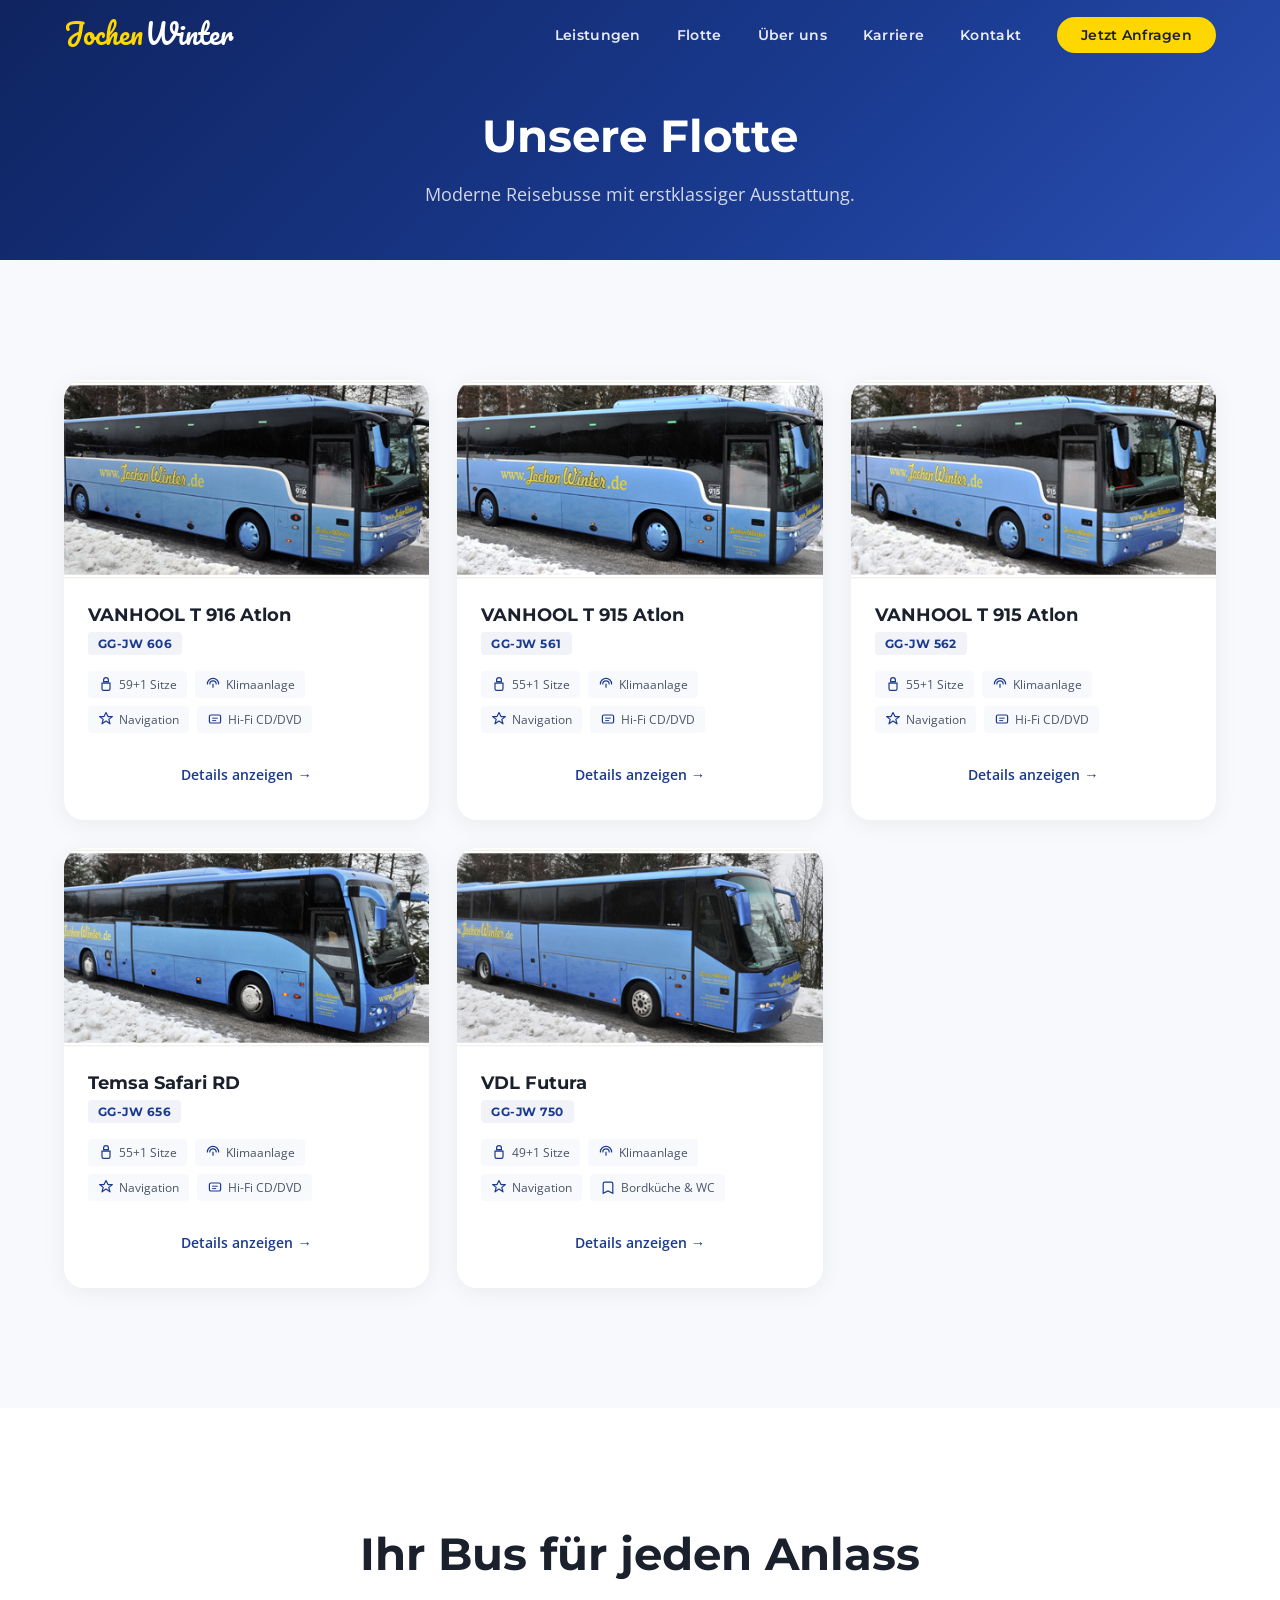
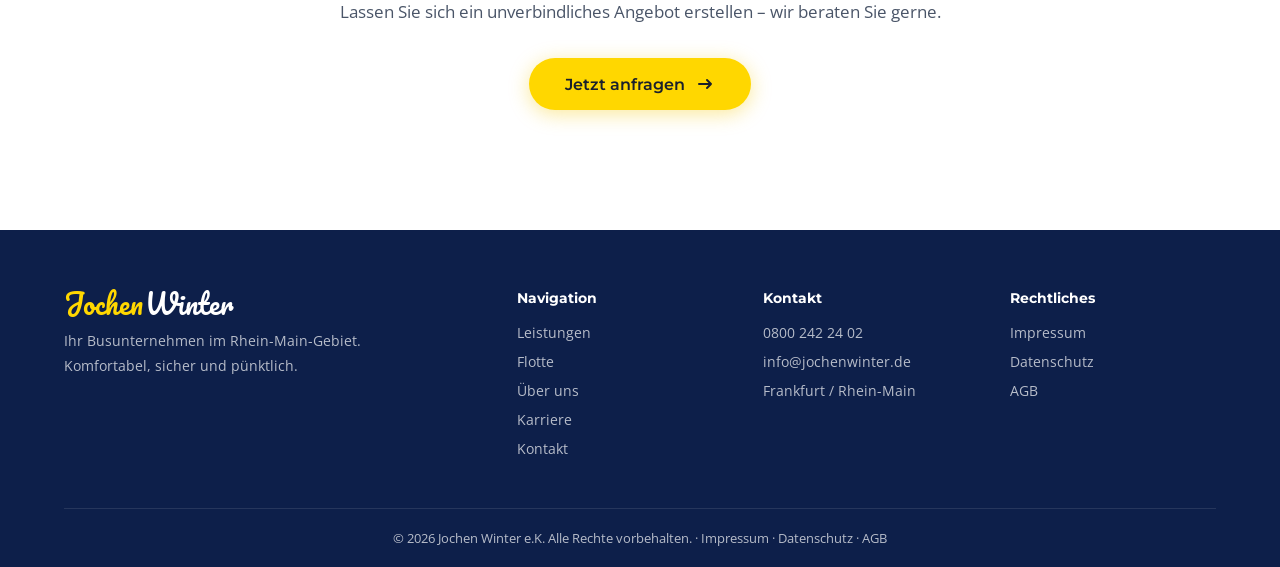
==== flotte.html @ 46ae4697 "Launch - Jochen Winter Website v1" ====
<!DOCTYPE html>
<html lang="de">
<head>
    <meta charset="UTF-8">
    <meta name="viewport" content="width=device-width, initial-scale=1.0">
    <title>Unsere Flotte | Jochen Winter e.K.</title>
    <meta name="description" content="Moderne Reisebusse von Jochen Winter e.K. – komfortabel, sicher und bestens ausgestattet für Ihre Fahrt im Rhein-Main-Gebiet.">
    <link rel="preconnect" href="https://fonts.googleapis.com">
    <link rel="preconnect" href="https://fonts.gstatic.com" crossorigin>
    <link href="https://fonts.googleapis.com/css2?family=Dancing+Script:wght@700&family=Pacifico&family=Montserrat:wght@400;600;700;800&family=Open+Sans:wght@400;500;600&display=swap" rel="stylesheet">
    <link rel="stylesheet" href="style.css">
</head>
<body>

    <!-- Navigation -->
    <nav class="navbar scrolled" id="navbar">
        <div class="nav-container">
            <a href="index.html" class="nav-logo">
                <span class="logo-text">
                    <span class="logo-jochen">Jochen</span><span class="logo-winter">Winter</span>
                </span>
            </a>
            <button class="nav-toggle" id="navToggle" aria-label="Menü öffnen">
                <span></span><span></span><span></span>
            </button>
            <ul class="nav-menu" id="navMenu">
                <li><a href="index.html#leistungen">Leistungen</a></li>
                <li><a href="flotte.html">Flotte</a></li>
                <li><a href="index.html#ueber-uns">Über uns</a></li>
                <li><a href="karriere.html">Karriere</a></li>
                <li><a href="index.html#kontakt">Kontakt</a></li>
                <li><a href="index.html#kontakt" class="nav-cta">Jetzt Anfragen</a></li>
                <li class="nav-mobile-contact">
                    <a href="tel:061059769500">06105.97695.0</a>
                    <a href="mailto:info@jochenwinter.de">info@jochenwinter.de</a>
                </li>
            </ul>
        </div>
    </nav>

    <!-- Hero -->
    <section class="flotte-hero">
        <div class="container">
            <div class="flotte-hero-content">
                <h1 class="section-title" style="color: var(--white);">Unsere Flotte</h1>
                <p style="color: rgba(255,255,255,0.8); font-size: 1.1rem; max-width: 560px; margin: 12px auto 0; line-height: 1.7;">Moderne Reisebusse mit erstklassiger Ausstattung.</p>
            </div>
        </div>
    </section>

    <!-- Flotte Grid -->
    <section class="section flotte-section">
        <div class="container">
            <div class="flotte-grid">

                <!-- GG-JW 606 -->
                <div class="flotte-card reveal">
                    <div class="flotte-card-img">
                        <img src="images/flotte/GG-JW%20606%20VANHOOL%20T%20916%20Atlon.jpg" alt="VANHOOL T 916 Atlon – GG-JW 606" onerror="this.parentElement.classList.add('flotte-card-img--fallback'); this.remove();">
                        <div class="flotte-card-fallback">
                            <svg viewBox="0 0 48 48" fill="none" width="48" height="48"><rect x="6" y="14" width="36" height="20" rx="4" stroke="currentColor" stroke-width="2"/><circle cx="15" cy="36" r="3" stroke="currentColor" stroke-width="1.5"/><circle cx="33" cy="36" r="3" stroke="currentColor" stroke-width="1.5"/><rect x="10" y="18" width="8" height="6" rx="1.5" stroke="currentColor" stroke-width="1.2"/><rect x="20" y="18" width="8" height="6" rx="1.5" stroke="currentColor" stroke-width="1.2"/><rect x="30" y="18" width="8" height="6" rx="1.5" stroke="currentColor" stroke-width="1.2"/></svg>
                        </div>
                    </div>
                    <div class="flotte-card-body">
                        <h3 class="flotte-card-title">VANHOOL T 916 Atlon</h3>
                        <span class="flotte-card-plate">GG-JW 606</span>
                        <div class="flotte-card-highlights">
                            <span><svg viewBox="0 0 20 20" fill="none" width="16" height="16"><path d="M10 2a3 3 0 013 3v2H7V5a3 3 0 013-3zM5 9h10v7a2 2 0 01-2 2H7a2 2 0 01-2-2V9z" stroke="currentColor" stroke-width="1.5"/></svg> 59+1 Sitze</span>
                            <span><svg viewBox="0 0 20 20" fill="none" width="16" height="16"><path d="M3 10a7 7 0 1114 0M6 10a4 4 0 018 0" stroke="currentColor" stroke-width="1.5" stroke-linecap="round"/><path d="M10 10v4" stroke="currentColor" stroke-width="1.5" stroke-linecap="round"/></svg> Klimaanlage</span>
                            <span><svg viewBox="0 0 20 20" fill="none" width="16" height="16"><path d="M10 2l2.5 5H18l-4.5 3.5L15 16l-5-3.5L5 16l1.5-5.5L2 7h5.5z" stroke="currentColor" stroke-width="1.5" stroke-linejoin="round"/></svg> Navigation</span>
                            <span><svg viewBox="0 0 20 20" fill="none" width="16" height="16"><rect x="3" y="5" width="14" height="10" rx="2" stroke="currentColor" stroke-width="1.5"/><path d="M7 9h6M7 12h4" stroke="currentColor" stroke-width="1.2" stroke-linecap="round"/></svg> Hi-Fi CD/DVD</span>
                        </div>
                        <button type="button" class="flotte-link-details flotte-btn-details" data-bus="606">
                            Details anzeigen →
                        </button>
                    </div>
                </div>

                <!-- GG-JW 561 -->
                <div class="flotte-card reveal">
                    <div class="flotte-card-img">
                        <img src="images/flotte/GG-JW%20561%20VANHOOL%20T%20915%20Atlon.jpg" alt="VANHOOL T 915 Atlon – GG-JW 561" onerror="this.parentElement.classList.add('flotte-card-img--fallback'); this.remove();">
                        <div class="flotte-card-fallback">
                            <svg viewBox="0 0 48 48" fill="none" width="48" height="48"><rect x="6" y="14" width="36" height="20" rx="4" stroke="currentColor" stroke-width="2"/><circle cx="15" cy="36" r="3" stroke="currentColor" stroke-width="1.5"/><circle cx="33" cy="36" r="3" stroke="currentColor" stroke-width="1.5"/><rect x="10" y="18" width="8" height="6" rx="1.5" stroke="currentColor" stroke-width="1.2"/><rect x="20" y="18" width="8" height="6" rx="1.5" stroke="currentColor" stroke-width="1.2"/><rect x="30" y="18" width="8" height="6" rx="1.5" stroke="currentColor" stroke-width="1.2"/></svg>
                        </div>
                    </div>
                    <div class="flotte-card-body">
                        <h3 class="flotte-card-title">VANHOOL T 915 Atlon</h3>
                        <span class="flotte-card-plate">GG-JW 561</span>
                        <div class="flotte-card-highlights">
                            <span><svg viewBox="0 0 20 20" fill="none" width="16" height="16"><path d="M10 2a3 3 0 013 3v2H7V5a3 3 0 013-3zM5 9h10v7a2 2 0 01-2 2H7a2 2 0 01-2-2V9z" stroke="currentColor" stroke-width="1.5"/></svg> 55+1 Sitze</span>
                            <span><svg viewBox="0 0 20 20" fill="none" width="16" height="16"><path d="M3 10a7 7 0 1114 0M6 10a4 4 0 018 0" stroke="currentColor" stroke-width="1.5" stroke-linecap="round"/><path d="M10 10v4" stroke="currentColor" stroke-width="1.5" stroke-linecap="round"/></svg> Klimaanlage</span>
                            <span><svg viewBox="0 0 20 20" fill="none" width="16" height="16"><path d="M10 2l2.5 5H18l-4.5 3.5L15 16l-5-3.5L5 16l1.5-5.5L2 7h5.5z" stroke="currentColor" stroke-width="1.5" stroke-linejoin="round"/></svg> Navigation</span>
                            <span><svg viewBox="0 0 20 20" fill="none" width="16" height="16"><rect x="3" y="5" width="14" height="10" rx="2" stroke="currentColor" stroke-width="1.5"/><path d="M7 9h6M7 12h4" stroke="currentColor" stroke-width="1.2" stroke-linecap="round"/></svg> Hi-Fi CD/DVD</span>
                        </div>
                        <button type="button" class="flotte-link-details flotte-btn-details" data-bus="561">
                            Details anzeigen →
                        </button>
                    </div>
                </div>

                <!-- GG-JW 562 -->
                <div class="flotte-card reveal">
                    <div class="flotte-card-img">
                        <img src="images/flotte/GG-JW%20562%20VANHOOL%20T%20915%20Atlon.jpg" alt="VANHOOL T 915 Atlon – GG-JW 562" onerror="this.parentElement.classList.add('flotte-card-img--fallback'); this.remove();">
                        <div class="flotte-card-fallback">
                            <svg viewBox="0 0 48 48" fill="none" width="48" height="48"><rect x="6" y="14" width="36" height="20" rx="4" stroke="currentColor" stroke-width="2"/><circle cx="15" cy="36" r="3" stroke="currentColor" stroke-width="1.5"/><circle cx="33" cy="36" r="3" stroke="currentColor" stroke-width="1.5"/><rect x="10" y="18" width="8" height="6" rx="1.5" stroke="currentColor" stroke-width="1.2"/><rect x="20" y="18" width="8" height="6" rx="1.5" stroke="currentColor" stroke-width="1.2"/><rect x="30" y="18" width="8" height="6" rx="1.5" stroke="currentColor" stroke-width="1.2"/></svg>
                        </div>
                    </div>
                    <div class="flotte-card-body">
                        <h3 class="flotte-card-title">VANHOOL T 915 Atlon</h3>
                        <span class="flotte-card-plate">GG-JW 562</span>
                        <div class="flotte-card-highlights">
                            <span><svg viewBox="0 0 20 20" fill="none" width="16" height="16"><path d="M10 2a3 3 0 013 3v2H7V5a3 3 0 013-3zM5 9h10v7a2 2 0 01-2 2H7a2 2 0 01-2-2V9z" stroke="currentColor" stroke-width="1.5"/></svg> 55+1 Sitze</span>
                            <span><svg viewBox="0 0 20 20" fill="none" width="16" height="16"><path d="M3 10a7 7 0 1114 0M6 10a4 4 0 018 0" stroke="currentColor" stroke-width="1.5" stroke-linecap="round"/><path d="M10 10v4" stroke="currentColor" stroke-width="1.5" stroke-linecap="round"/></svg> Klimaanlage</span>
                            <span><svg viewBox="0 0 20 20" fill="none" width="16" height="16"><path d="M10 2l2.5 5H18l-4.5 3.5L15 16l-5-3.5L5 16l1.5-5.5L2 7h5.5z" stroke="currentColor" stroke-width="1.5" stroke-linejoin="round"/></svg> Navigation</span>
                            <span><svg viewBox="0 0 20 20" fill="none" width="16" height="16"><rect x="3" y="5" width="14" height="10" rx="2" stroke="currentColor" stroke-width="1.5"/><path d="M7 9h6M7 12h4" stroke="currentColor" stroke-width="1.2" stroke-linecap="round"/></svg> Hi-Fi CD/DVD</span>
                        </div>
                        <button type="button" class="flotte-link-details flotte-btn-details" data-bus="562">
                            Details anzeigen →
                        </button>
                    </div>
                </div>

                <!-- GG-JW-540 -->
                <div class="flotte-card reveal">
                    <div class="flotte-card-img">
                        <img src="images/flotte/GG-JW%20656%20Temsa%20Safari%20RD.jpg" alt="Temsa Safari RD – GG-JW 656" onerror="this.parentElement.classList.add('flotte-card-img--fallback'); this.remove();">
                        <div class="flotte-card-fallback">
                            <svg viewBox="0 0 48 48" fill="none" width="48" height="48"><rect x="6" y="14" width="36" height="20" rx="4" stroke="currentColor" stroke-width="2"/><circle cx="15" cy="36" r="3" stroke="currentColor" stroke-width="1.5"/><circle cx="33" cy="36" r="3" stroke="currentColor" stroke-width="1.5"/><rect x="10" y="18" width="8" height="6" rx="1.5" stroke="currentColor" stroke-width="1.2"/><rect x="20" y="18" width="8" height="6" rx="1.5" stroke="currentColor" stroke-width="1.2"/><rect x="30" y="18" width="8" height="6" rx="1.5" stroke="currentColor" stroke-width="1.2"/></svg>
                        </div>
                    </div>
                    <div class="flotte-card-body">
                        <h3 class="flotte-card-title">Temsa Safari RD</h3>
                        <span class="flotte-card-plate">GG-JW 656</span>
                        <div class="flotte-card-highlights">
                            <span><svg viewBox="0 0 20 20" fill="none" width="16" height="16"><path d="M10 2a3 3 0 013 3v2H7V5a3 3 0 013-3zM5 9h10v7a2 2 0 01-2 2H7a2 2 0 01-2-2V9z" stroke="currentColor" stroke-width="1.5"/></svg> 55+1 Sitze</span>
                            <span><svg viewBox="0 0 20 20" fill="none" width="16" height="16"><path d="M3 10a7 7 0 1114 0M6 10a4 4 0 018 0" stroke="currentColor" stroke-width="1.5" stroke-linecap="round"/><path d="M10 10v4" stroke="currentColor" stroke-width="1.5" stroke-linecap="round"/></svg> Klimaanlage</span>
                            <span><svg viewBox="0 0 20 20" fill="none" width="16" height="16"><path d="M10 2l2.5 5H18l-4.5 3.5L15 16l-5-3.5L5 16l1.5-5.5L2 7h5.5z" stroke="currentColor" stroke-width="1.5" stroke-linejoin="round"/></svg> Navigation</span>
                            <span><svg viewBox="0 0 20 20" fill="none" width="16" height="16"><rect x="3" y="5" width="14" height="10" rx="2" stroke="currentColor" stroke-width="1.5"/><path d="M7 9h6M7 12h4" stroke="currentColor" stroke-width="1.2" stroke-linecap="round"/></svg> Hi-Fi CD/DVD</span>
                        </div>
                        <button type="button" class="flotte-link-details flotte-btn-details" data-bus="656">
                            Details anzeigen →
                        </button>
                    </div>
                </div>

                <!-- GG-JW 750 -->
                <div class="flotte-card reveal">
                    <div class="flotte-card-img">
                        <img src="images/flotte/GG-JW%20750%20VDL%20-%20Futura.jpg" alt="VDL Futura – GG-JW 750" onerror="this.parentElement.classList.add('flotte-card-img--fallback'); this.remove();">
                        <div class="flotte-card-fallback">
                            <svg viewBox="0 0 48 48" fill="none" width="48" height="48"><rect x="6" y="14" width="36" height="20" rx="4" stroke="currentColor" stroke-width="2"/><circle cx="15" cy="36" r="3" stroke="currentColor" stroke-width="1.5"/><circle cx="33" cy="36" r="3" stroke="currentColor" stroke-width="1.5"/><rect x="10" y="18" width="8" height="6" rx="1.5" stroke="currentColor" stroke-width="1.2"/><rect x="20" y="18" width="8" height="6" rx="1.5" stroke="currentColor" stroke-width="1.2"/><rect x="30" y="18" width="8" height="6" rx="1.5" stroke="currentColor" stroke-width="1.2"/></svg>
                        </div>
                    </div>
                    <div class="flotte-card-body">
                        <h3 class="flotte-card-title">VDL Futura</h3>
                        <span class="flotte-card-plate">GG-JW 750</span>
                        <div class="flotte-card-highlights">
                            <span><svg viewBox="0 0 20 20" fill="none" width="16" height="16"><path d="M10 2a3 3 0 013 3v2H7V5a3 3 0 013-3zM5 9h10v7a2 2 0 01-2 2H7a2 2 0 01-2-2V9z" stroke="currentColor" stroke-width="1.5"/></svg> 49+1 Sitze</span>
                            <span><svg viewBox="0 0 20 20" fill="none" width="16" height="16"><path d="M3 10a7 7 0 1114 0M6 10a4 4 0 018 0" stroke="currentColor" stroke-width="1.5" stroke-linecap="round"/><path d="M10 10v4" stroke="currentColor" stroke-width="1.5" stroke-linecap="round"/></svg> Klimaanlage</span>
                            <span><svg viewBox="0 0 20 20" fill="none" width="16" height="16"><path d="M10 2l2.5 5H18l-4.5 3.5L15 16l-5-3.5L5 16l1.5-5.5L2 7h5.5z" stroke="currentColor" stroke-width="1.5" stroke-linejoin="round"/></svg> Navigation</span>
                            <span><svg viewBox="0 0 20 20" fill="none" width="16" height="16"><path d="M6 4h8a2 2 0 012 2v12l-6-3-6 3V6a2 2 0 012-2z" stroke="currentColor" stroke-width="1.5"/></svg> Bordküche & WC</span>
                        </div>
                        <button type="button" class="flotte-link-details flotte-btn-details" data-bus="750">
                            Details anzeigen →
                        </button>
                    </div>
                </div>

            </div>
        </div>
    </section>

    <!-- CTA -->
    <section class="section" style="background: var(--white); text-align: center;">
        <div class="container">
            <h2 class="section-title">Ihr Bus für jeden Anlass</h2>
            <p class="section-desc" style="margin-bottom: 32px;">Lassen Sie sich ein unverbindliches Angebot erstellen – wir beraten Sie gerne.</p>
            <a href="index.html#kontakt" class="btn btn-primary">
                Jetzt anfragen
                <svg width="20" height="20" viewBox="0 0 20 20" fill="none"><path d="M4 10h12m0 0l-4-4m4 4l-4 4" stroke="currentColor" stroke-width="2" stroke-linecap="round" stroke-linejoin="round"/></svg>
            </a>
        </div>
    </section>

    <!-- Modal -->
    <div class="flotte-modal-overlay" id="flotteModal">
        <div class="flotte-modal">
            <button type="button" class="flotte-modal-close" id="flotteModalClose">
                <svg viewBox="0 0 24 24" fill="none" width="24" height="24"><path d="M18 6L6 18M6 6l12 12" stroke="currentColor" stroke-width="2" stroke-linecap="round"/></svg>
            </button>
            <div class="flotte-modal-body" id="flotteModalBody"></div>
        </div>
    </div>

    <!-- Footer -->
    <footer class="footer">
        <div class="container">
            <div class="footer-content">
                <div class="footer-brand">
                    <a href="index.html" class="nav-logo footer-logo">
                        <span class="logo-text">
                            <span class="logo-jochen">Jochen</span><span class="logo-winter">Winter</span>
                        </span>
                    </a>
                    <p>Ihr Busunternehmen im Rhein-Main-Gebiet.<br>Komfortabel, sicher und pünktlich.</p>
                </div>
                <div class="footer-links">
                    <h4>Navigation</h4>
                    <a href="index.html#leistungen">Leistungen</a>
                    <a href="flotte.html">Flotte</a>
                    <a href="index.html#ueber-uns">Über uns</a>
                    <a href="karriere.html">Karriere</a>
                    <a href="index.html#kontakt">Kontakt</a>
                </div>
                <div class="footer-contact">
                    <h4>Kontakt</h4>
                    <a href="tel:08002422402">0800 242 24 02</a>
                    <a href="mailto:info@jochenwinter.de">info@jochenwinter.de</a>
                    <span>Frankfurt / Rhein-Main</span>
                </div>
                <div class="footer-legal">
                    <h4>Rechtliches</h4>
                    <a href="impressum.html">Impressum</a>
                    <a href="datenschutz.html">Datenschutz</a>
                    <a href="agb.html">AGB</a>
                </div>
            </div>
            <div class="footer-bottom">
                <p>&copy; 2026 Jochen Winter e.K. Alle Rechte vorbehalten. · <a href="impressum.html">Impressum</a> · <a href="datenschutz.html">Datenschutz</a> · <a href="agb.html">AGB</a></p>
            </div>
        </div>
    </footer>

    <script src="script.js"></script>
    <script>
    document.addEventListener('DOMContentLoaded', () => {
        const busData = {
            '606': {
                name: 'VANHOOL T 916 Atlon',
                plate: 'GG-JW 606',
                seats: '59+1',
                details: [
                    'Schlafsessel',
                    '3-Punkt-Gurte',
                    'Klimaanlage',
                    'Kühlschrank',
                    'Hi-Fi CD/DVD',
                    'Navigation',
                    'Rückfahrkamera',
                    'EURO 5 EEV',
                    'Mikrofon'
                ]
            },
            '561': {
                name: 'VANHOOL T 915 Atlon',
                plate: 'GG-JW 561',
                seats: '55+1',
                details: [
                    'Schlafsessel',
                    '3-Punkt-Gurte',
                    'Klapptische',
                    'Klimaanlage',
                    'Kühlschrank',
                    'Hi-Fi CD/DVD',
                    'Navigation',
                    'Rückfahrkamera',
                    'EURO 5 EEV',
                    'Mikrofon'
                ]
            },
            '562': {
                name: 'VANHOOL T 915 Atlon',
                plate: 'GG-JW 562',
                seats: '55+1',
                details: [
                    'Schlafsessel',
                    '3-Punkt-Gurte',
                    'Klapptische',
                    'Klimaanlage',
                    'Kühlschrank',
                    'Hi-Fi CD/DVD',
                    'Navigation',
                    'Rückfahrkamera',
                    'EURO 5 EEV',
                    'Mikrofon'
                ]
            },
            '656': {
                name: 'Temsa Safari RD',
                plate: 'GG-JW 656',
                seats: '55+1',
                details: [
                    'Schlafsessel',
                    '2-Punkt-Gurte',
                    'Klapptische',
                    'Fußrasten',
                    'Klimaanlage',
                    'Kühlschrank',
                    'Hi-Fi CD/DVD',
                    'Navigation',
                    'Rückfahrkamera',
                    'EURO 5',
                    'Mikrofon'
                ]
            },
            '750': {
                name: 'VDL Futura',
                plate: 'GG-JW 750',
                seats: '49+1',
                details: [
                    'Schlafsessel',
                    '2-Punkt-Gurte',
                    'Klapptische',
                    'Fußrasten',
                    'Klimaanlage',
                    'Chemie-WC',
                    'Bordküche',
                    '2x Kühlschrank',
                    'Hi-Fi CD/DVD',
                    'Navigation',
                    'Rückfahrkamera',
                    'EURO 5',
                    'Mikrofon'
                ]
            }
        };

        const modal = document.getElementById('flotteModal');
        const modalBody = document.getElementById('flotteModalBody');
        const modalClose = document.getElementById('flotteModalClose');

        document.querySelectorAll('.flotte-btn-details').forEach(btn => {
            btn.addEventListener('click', () => {
                const bus = busData[btn.dataset.bus];
                if (!bus) return;
                modalBody.innerHTML = `
                    <h3>${bus.name}</h3>
                    <span class="flotte-modal-plate">${bus.plate}</span>
                    <div class="flotte-modal-seats">${bus.seats} Sitzplätze</div>
                    <h4>Ausstattung</h4>
                    <ul class="flotte-modal-list">
                        ${bus.details.map(d => `<li>${d}</li>`).join('')}
                    </ul>
                    <a href="index.html#kontakt" class="btn btn-primary" style="margin-top: 24px;">
                        Diesen Bus anfragen
                        <svg width="20" height="20" viewBox="0 0 20 20" fill="none"><path d="M4 10h12m0 0l-4-4m4 4l-4 4" stroke="currentColor" stroke-width="2" stroke-linecap="round" stroke-linejoin="round"/></svg>
                    </a>
                `;
                modal.classList.add('active');
                document.body.style.overflow = 'hidden';
            });
        });

        const closeModal = () => {
            modal.classList.remove('active');
            document.body.style.overflow = '';
        };

        modalClose.addEventListener('click', closeModal);
        modal.addEventListener('click', (e) => {
            if (e.target === modal) closeModal();
        });
        document.addEventListener('keydown', (e) => {
            if (e.key === 'Escape' && modal.classList.contains('active')) closeModal();
        });
    });
    </script>
</body>
</html>
---- style.css ----
/* ============================================
   Jochen Winter e.K. – Website Styles
   ============================================ */

:root {
    --primary: #1a3a8f;
    --primary-dark: #0f2460;
    --primary-light: #2a4fb3;
    --accent: #FFD700;
    --accent-light: #FFE44D;
    --white: #ffffff;
    --gray-50: #f8f9fc;
    --gray-100: #eef1f6;
    --gray-200: #d8dde8;
    --gray-400: #8892a8;
    --gray-600: #4a5568;
    --gray-800: #1a202c;
    --shadow-sm: 0 2px 8px rgba(26, 58, 143, 0.06);
    --shadow-md: 0 8px 30px rgba(26, 58, 143, 0.1);
    --shadow-lg: 0 20px 60px rgba(26, 58, 143, 0.15);
    --shadow-xl: 0 30px 80px rgba(26, 58, 143, 0.2);
    --radius: 12px;
    --radius-lg: 20px;
    --transition: 0.3s cubic-bezier(0.4, 0, 0.2, 1);
    --transition-slow: 0.6s cubic-bezier(0.4, 0, 0.2, 1);
}

*, *::before, *::after {
    margin: 0;
    padding: 0;
    box-sizing: border-box;
}

html {
    scroll-behavior: smooth;
    font-size: 16px;
}

body {
    font-family: 'Open Sans', sans-serif;
    color: var(--gray-800);
    background: var(--white);
    overflow-x: hidden;
    -webkit-font-smoothing: antialiased;
}

h1, h2, h3, h4, h5, h6 {
    font-family: 'Montserrat', sans-serif;
    font-weight: 700;
    line-height: 1.2;
}

a {
    text-decoration: none;
    color: inherit;
    transition: color var(--transition);
}

img {
    max-width: 100%;
    display: block;
}

.container {
    max-width: 1200px;
    margin: 0 auto;
    padding: 0 24px;
}

/* ============================================
   BUTTONS
   ============================================ */

.btn {
    display: inline-flex;
    align-items: center;
    gap: 10px;
    padding: 16px 36px;
    border-radius: 60px;
    font-family: 'Montserrat', sans-serif;
    font-weight: 600;
    font-size: 1rem;
    border: none;
    cursor: pointer;
    transition: all var(--transition);
    position: relative;
    overflow: hidden;
}

.btn-primary {
    background: var(--accent);
    color: var(--gray-800);
    box-shadow: 0 4px 20px rgba(245, 200, 0, 0.4);
}

.btn-primary:hover {
    background: var(--accent-light);
    transform: translateY(-2px);
    box-shadow: 0 8px 30px rgba(245, 200, 0, 0.5);
}

.btn-primary:active {
    transform: translateY(0);
}

.btn:disabled {
    opacity: 0.4;
    cursor: not-allowed;
    pointer-events: none;
}

/* ============================================
   NAVIGATION
   ============================================ */

.navbar {
    position: fixed;
    top: 0;
    left: 0;
    right: 0;
    z-index: 1000;
    padding: 20px 0;
    transition: all var(--transition);
}

.navbar.scrolled {
    padding: 12px 0;
    background: rgba(255, 255, 255, 0.85);
    backdrop-filter: blur(20px);
    -webkit-backdrop-filter: blur(20px);
    border-bottom: 1px solid rgba(26, 58, 143, 0.08);
    box-shadow: var(--shadow-sm);
}

.navbar.scrolled .nav-logo {
    color: var(--gray-800);
}

.navbar.scrolled .nav-menu a {
    color: var(--gray-800);
}

.navbar.scrolled .nav-menu a:hover {
    color: var(--primary);
}

.nav-container {
    max-width: 1200px;
    margin: 0 auto;
    padding: 0 24px;
    display: flex;
    align-items: center;
    justify-content: space-between;
}

.nav-logo {
    display: flex;
    align-items: center;
    z-index: 1001;
}

.logo-text {
    display: flex;
    align-items: baseline;
    gap: 0;
    line-height: 1;
}

.logo-jochen {
    font-family: 'Pacifico', cursive;
    font-weight: 400;
    font-size: 1.7rem;
    color: #FFD700;
}

.logo-winter {
    font-family: 'Pacifico', cursive;
    font-weight: 400;
    font-size: 1.7rem;
    color: var(--white);
    margin-left: 2px;
}

.navbar.scrolled .logo-jochen {
    color: #FFD700;
}

.navbar.scrolled .logo-winter {
    color: var(--primary);
}

.nav-menu {
    list-style: none;
    display: flex;
    align-items: center;
    gap: 36px;
}

.nav-menu a {
    font-family: 'Montserrat', sans-serif;
    font-weight: 600;
    font-size: 0.9rem;
    color: rgba(255, 255, 255, 0.9);
    letter-spacing: 0.02em;
    position: relative;
}

.nav-menu a::after {
    content: '';
    position: absolute;
    bottom: -4px;
    left: 0;
    width: 0;
    height: 2px;
    background: var(--accent);
    transition: width var(--transition);
}

.nav-menu a:hover::after {
    width: 100%;
}

.nav-menu a:hover {
    color: var(--white);
}

.nav-cta {
    background: var(--accent) !important;
    color: var(--gray-800) !important;
    padding: 10px 24px !important;
    border-radius: 60px !important;
    font-size: 0.85rem !important;
}

.nav-cta::after {
    display: none !important;
}

.nav-cta:hover {
    background: var(--accent-light) !important;
    transform: translateY(-1px);
}

.nav-mobile-contact {
    display: none;
}

.nav-toggle {
    display: none;
    flex-direction: column;
    gap: 5px;
    background: none;
    border: none;
    cursor: pointer;
    z-index: 1001;
    padding: 4px;
}

.nav-toggle span {
    width: 24px;
    height: 2px;
    background: var(--white);
    transition: all var(--transition);
    border-radius: 2px;
}

.navbar.scrolled .nav-toggle span {
    background: var(--gray-800);
}

/* ============================================
   HERO SECTION
   ============================================ */

.hero {
    position: relative;
    min-height: 100vh;
    display: flex;
    align-items: center;
    justify-content: center;
    overflow: hidden;
    background: linear-gradient(135deg, var(--primary-dark) 0%, var(--primary) 40%, var(--primary-light) 100%);
}

.hero-bg {
    position: absolute;
    inset: 0;
    background:
        radial-gradient(circle at 20% 80%, rgba(245, 200, 0, 0.08) 0%, transparent 50%),
        radial-gradient(circle at 80% 20%, rgba(255, 255, 255, 0.05) 0%, transparent 50%),
        radial-gradient(circle at 50% 50%, rgba(26, 58, 143, 0.3) 0%, transparent 70%);
}

.hero-overlay {
    position: absolute;
    inset: 0;
}

.hero-bus-right {
    position: absolute;
    right: -200px;
    bottom: 60px;
    width: 750px;
    height: auto;
    opacity: 0;
    animation: busEinfahrtRechts 1s ease-out 0.3s forwards;
    pointer-events: none;
    z-index: 1;
}

@keyframes busEinfahrtRechts {
    from {
        transform: translateX(600px);
        opacity: 0;
    }
    to {
        transform: translateX(0);
        opacity: 0.18;
    }
}

.hero-content {
    position: relative;
    z-index: 10;
    text-align: center;
    max-width: 800px;
    margin: 0 auto;
    padding: 0 24px;
    display: flex;
    flex-direction: column;
    align-items: center;
}

.hero-subtitle {
    font-family: 'Montserrat', sans-serif;
    font-weight: 600;
    font-size: 0.95rem;
    color: var(--accent);
    letter-spacing: 0.15em;
    text-transform: uppercase;
    margin-bottom: 20px;
    opacity: 0;
    animation: fadeUp 0.8s 0.3s forwards;
}

.hero-title {
    font-size: clamp(2.2rem, 5vw, 4rem);
    font-weight: 800;
    color: var(--white);
    line-height: 1.15;
    margin-bottom: 24px;
}

.hero-title .word {
    display: inline-block;
    opacity: 0;
    transform: translateY(30px);
    animation: wordReveal 0.6s forwards;
}

.hero-title .word:nth-child(1) { animation-delay: 0.5s; }
.hero-title .word:nth-child(2) { animation-delay: 0.65s; }
.hero-title .word:nth-child(3) { animation-delay: 0.8s; }
.hero-title .word:nth-child(4) { animation-delay: 0.95s; }
.hero-title .word:nth-child(5) { animation-delay: 1.1s; }

@keyframes wordReveal {
    to {
        opacity: 1;
        transform: translateY(0);
    }
}

.hero-desc {
    font-size: 1.15rem;
    color: rgba(255, 255, 255, 0.8);
    margin-bottom: 40px;
    opacity: 0;
    animation: fadeUp 0.8s 1.3s forwards;
}

.hero-cta {
    opacity: 0;
    animation: fadeUp 0.8s 1.5s forwards;
}

@keyframes fadeUp {
    to {
        opacity: 1;
        transform: translateY(0);
    }
    from {
        opacity: 0;
        transform: translateY(20px);
    }
}

.hero-scroll-indicator {
    position: absolute;
    bottom: 40px;
    left: 50%;
    transform: translateX(-50%);
    display: flex;
    flex-direction: column;
    align-items: center;
    text-align: center;
    gap: 8px;
    opacity: 0;
    animation: fadeUpCentered 0.8s 2s forwards;
}

@keyframes fadeUpCentered {
    from {
        opacity: 0;
        transform: translateX(-50%) translateY(20px);
    }
    to {
        opacity: 1;
        transform: translateX(-50%) translateY(0);
    }
}

.hero-scroll-indicator span {
    font-family: 'Montserrat', sans-serif;
    font-size: 0.7rem;
    font-weight: 600;
    letter-spacing: 0.15em;
    text-transform: uppercase;
    color: rgba(255, 255, 255, 0.5);
}

.scroll-line {
    width: 1px;
    height: 40px;
    background: linear-gradient(to bottom, rgba(255,255,255,0.5), transparent);
    animation: scrollPulse 2s ease-in-out infinite;
}

@keyframes scrollPulse {
    0%, 100% { opacity: 0.3; transform: scaleY(0.6); }
    50% { opacity: 1; transform: scaleY(1); }
}

/* ============================================
   SECTIONS GENERAL
   ============================================ */

.section {
    padding: 120px 0;
}

.section-header {
    text-align: center;
    max-width: 640px;
    margin: 0 auto 64px;
}

.section-tag {
    display: inline-block;
    font-family: 'Montserrat', sans-serif;
    font-weight: 700;
    font-size: 0.8rem;
    letter-spacing: 0.15em;
    text-transform: uppercase;
    color: var(--primary);
    background: rgba(26, 58, 143, 0.08);
    padding: 8px 20px;
    border-radius: 60px;
    margin-bottom: 20px;
}

.section-title {
    font-size: clamp(2rem, 4vw, 2.8rem);
    color: var(--gray-800);
    margin-bottom: 16px;
}

.section-desc {
    font-size: 1.05rem;
    color: var(--gray-600);
    line-height: 1.7;
}

/* ============================================
   LEISTUNGEN / SERVICES
   ============================================ */

.leistungen {
    background: var(--gray-50);
}

.services-grid {
    display: grid;
    grid-template-columns: repeat(3, 1fr);
    gap: 24px;
}

.service-card {
    background: var(--white);
    border-radius: var(--radius-lg);
    padding: 40px 32px;
    transition: all var(--transition);
    border: 1px solid transparent;
    position: relative;
    overflow: hidden;
}

.service-card::before {
    content: '';
    position: absolute;
    top: 0;
    left: 0;
    right: 0;
    height: 3px;
    background: linear-gradient(90deg, var(--primary), var(--accent));
    transform: scaleX(0);
    transition: transform var(--transition);
}

.service-card:hover {
    transform: translateY(-8px);
    box-shadow: var(--shadow-lg);
    border-color: rgba(26, 58, 143, 0.06);
}

.service-card:hover::before {
    transform: scaleX(1);
}

.service-icon {
    width: 56px;
    height: 56px;
    background: rgba(26, 58, 143, 0.06);
    border-radius: 14px;
    display: flex;
    align-items: center;
    justify-content: center;
    margin-bottom: 20px;
    color: var(--primary);
    transition: all var(--transition);
}

.service-icon svg {
    width: 28px;
    height: 28px;
}

.service-card:hover .service-icon {
    background: var(--primary);
    color: var(--white);
    transform: scale(1.05);
}

.service-card h3 {
    font-size: 1.15rem;
    margin-bottom: 10px;
    color: var(--gray-800);
}

.service-card p {
    font-size: 0.92rem;
    color: var(--gray-600);
    line-height: 1.6;
}

.service-card--wide {
    grid-column: 2;
}

/* ============================================
   ÜBER UNS / STATS
   ============================================ */

.ueber-uns {
    background: var(--white);
}

.stats-grid {
    display: grid;
    grid-template-columns: repeat(4, 1fr);
    gap: 24px;
    margin-bottom: 64px;
}

.stat-card {
    text-align: center;
    padding: 40px 20px;
    background: linear-gradient(135deg, rgba(26, 58, 143, 0.03), rgba(26, 58, 143, 0.07));
    border-radius: var(--radius-lg);
    transition: all var(--transition);
}

.stat-card:hover {
    transform: translateY(-4px);
    box-shadow: var(--shadow-md);
}

.stat-number {
    font-family: 'Montserrat', sans-serif;
    font-weight: 800;
    font-size: 3rem;
    color: var(--primary);
    display: inline;
    line-height: 1;
}

.stat-suffix {
    font-family: 'Montserrat', sans-serif;
    font-weight: 700;
    font-size: 1.8rem;
    color: var(--accent);
    display: inline;
}

.stat-label {
    font-size: 0.9rem;
    color: var(--gray-600);
    margin-top: 8px;
    font-weight: 500;
}

.about-features {
    display: grid;
    grid-template-columns: repeat(3, 1fr);
    gap: 32px;
}

.about-feature {
    display: flex;
    gap: 16px;
    align-items: flex-start;
}

.about-feature-icon {
    flex-shrink: 0;
    width: 44px;
    height: 44px;
    background: rgba(26, 58, 143, 0.08);
    border-radius: 12px;
    display: flex;
    align-items: center;
    justify-content: center;
    color: var(--primary);
}

.about-feature-icon svg {
    width: 22px;
    height: 22px;
}

.about-feature h4 {
    font-size: 1rem;
    margin-bottom: 4px;
    color: var(--gray-800);
}

.about-feature p {
    font-size: 0.88rem;
    color: var(--gray-600);
    line-height: 1.6;
}

/* ============================================
   KONTAKT
   ============================================ */

/* Kontakt Section */
.kontakt-section {
    background: #f8f9fa;
}

/* Centered stacked layout */
.kontakt-header {
    text-align: center;
    margin-bottom: 48px;
}

.kontakt-headline {
    font-family: 'Montserrat', sans-serif;
    font-size: clamp(2rem, 3.5vw, 2.6rem);
    font-weight: 800;
    color: var(--gray-800);
    line-height: 1.15;
    margin: 0 0 16px;
}

.kontakt-subline {
    color: var(--gray-500);
    font-size: 1.05rem;
    line-height: 1.7;
    margin: 0 auto 36px;
    max-width: 520px;
}

.kontakt-info {
    display: flex;
    justify-content: center;
    gap: 40px;
}

.kontakt-info-item {
    display: flex;
    align-items: flex-start;
    gap: 12px;
}

.kontakt-info-item svg {
    flex-shrink: 0;
    color: var(--primary);
    margin-top: 2px;
}

.kontakt-info-item div {
    display: flex;
    flex-direction: column;
    gap: 3px;
    text-align: left;
}

.kontakt-info-item strong {
    font-family: 'Montserrat', sans-serif;
    font-size: 0.75rem;
    font-weight: 700;
    color: var(--gray-800);
    letter-spacing: 0.03em;
    text-transform: uppercase;
}

.kontakt-info-item a,
.kontakt-info-item span {
    font-size: 0.9rem;
    color: var(--gray-500);
}

.kontakt-info-item a:hover {
    color: var(--primary);
}

/* Funnel Card */
.funnel-card {
    max-width: 800px;
    margin: 0 auto;
    background: var(--white);
    border-radius: var(--radius-lg);
    box-shadow: 0 8px 40px rgba(0, 0, 0, 0.08);
    overflow: hidden;
}

.funnel-progress {
    height: 3px;
    background: var(--gray-100);
}

.funnel-progress-bar {
    height: 100%;
    width: 25%;
    background: linear-gradient(90deg, var(--primary), var(--primary-light));
    border-radius: 0 1.5px 1.5px 0;
    transition: width 0.5s cubic-bezier(0.4, 0, 0.2, 1);
}

.funnel-body {
    padding: 48px 52px;
    min-height: 300px;
}

.funnel-step {
    display: none;
    animation: funnelFadeIn 0.4s ease;
}

.funnel-step.active {
    display: block;
}

@keyframes funnelFadeIn {
    from { opacity: 0; transform: translateY(12px); }
    to { opacity: 1; transform: translateY(0); }
}

/* Step 1: Choice Cards */
.funnel-choice-grid {
    display: grid;
    grid-template-columns: 1fr 1fr;
    gap: 20px;
}

.funnel-choice-card {
    display: flex;
    flex-direction: column;
    align-items: center;
    justify-content: center;
    gap: 14px;
    padding: 40px 24px;
    min-width: 200px;
    min-height: 150px;
    border: 2px solid #e8e8e8;
    border-radius: var(--radius-lg);
    background: #ffffff;
    cursor: pointer;
    transition: all 0.25s ease;
    text-align: center;
    font-family: inherit;
    box-shadow: 0 4px 16px rgba(0, 0, 0, 0.08);
}

.funnel-choice-card svg {
    color: var(--primary);
    transition: transform 0.25s ease;
}

.funnel-choice-card:hover {
    border-color: #1a3a8f;
    box-shadow: 0 6px 24px rgba(26, 58, 143, 0.15);
}

.funnel-choice-card:hover svg {
    transform: scale(1.1);
}

.funnel-choice-title {
    font-family: 'Montserrat', sans-serif;
    font-weight: 700;
    font-size: 0.9rem;
    color: var(--gray-800);
}

.funnel-choice-desc {
    font-size: 0.8rem;
    color: var(--gray-400);
}

/* Step Label */
.funnel-step-label {
    font-family: 'Montserrat', sans-serif;
    font-weight: 600;
    font-size: 0.9rem;
    color: var(--gray-800);
    margin: 0 0 16px;
    text-align: center;
}

/* Step 3: Fahrt Type Cards */
.funnel-fahrt-grid {
    display: grid;
    grid-template-columns: repeat(3, 1fr);
    gap: 10px;
    margin-bottom: 20px;
}

.funnel-fahrt-card {
    display: flex;
    flex-direction: column;
    align-items: center;
    gap: 8px;
    padding: 18px 8px;
    border: 2px solid var(--gray-200);
    border-radius: var(--radius);
    background: var(--white);
    cursor: pointer;
    transition: all 0.25s ease;
    text-align: center;
    font-family: inherit;
    font-size: 0.75rem;
    color: var(--gray-600);
    line-height: 1.3;
}

.funnel-fahrt-card svg {
    color: var(--gray-400);
    transition: all 0.25s ease;
}

.funnel-fahrt-card:hover {
    border-color: var(--primary);
    color: var(--gray-800);
}

.funnel-fahrt-card:hover svg {
    color: var(--primary);
}

.funnel-fahrt-card.selected {
    border-color: var(--primary);
    background: rgba(26, 58, 143, 0.04);
    color: var(--primary);
    box-shadow: 0 2px 12px rgba(26, 58, 143, 0.12);
}

.funnel-fahrt-card.selected svg {
    color: var(--primary);
}

/* Funnel Actions */
.funnel-actions {
    display: flex;
    justify-content: space-between;
    align-items: center;
    gap: 12px;
    margin-top: 8px;
}

.btn-ghost {
    display: inline-flex;
    align-items: center;
    gap: 8px;
    padding: 12px 20px;
    background: transparent;
    border: 2px solid var(--gray-200);
    border-radius: var(--radius);
    font-family: 'Montserrat', sans-serif;
    font-weight: 600;
    font-size: 0.85rem;
    color: var(--gray-600);
    cursor: pointer;
    transition: all var(--transition);
}

.btn-ghost:hover {
    border-color: var(--gray-400);
    color: var(--gray-800);
}

/* Success */
.funnel-success {
    text-align: center;
    padding: 32px 16px 16px;
}

.funnel-success-icon {
    margin-bottom: 20px;
    animation: funnelCheckPop 0.6s cubic-bezier(0.4, 0, 0.2, 1);
}

@keyframes funnelCheckPop {
    0% { opacity: 0; transform: scale(0.5); }
    60% { transform: scale(1.15); }
    100% { opacity: 1; transform: scale(1); }
}

.funnel-success h3 {
    font-family: 'Montserrat', sans-serif;
    font-size: 1.3rem;
    font-weight: 800;
    color: var(--gray-800);
    margin: 0 0 10px;
}

.funnel-success p {
    color: var(--gray-500);
    font-size: 0.95rem;
    line-height: 1.6;
}

/* Datenschutz Hint (inside kontakt step only) */
.funnel-datenschutz {
    font-size: 0.73rem;
    color: var(--gray-400);
    text-align: center;
    margin: 12px 0 4px;
    line-height: 1.5;
}

.funnel-datenschutz a {
    color: var(--primary);
    text-decoration: underline;
    text-underline-offset: 2px;
}

.funnel-datenschutz a:hover {
    color: var(--primary-light);
}

/* Form (shared) */
.kontakt-form {
    background: var(--white);
    padding: 40px;
    border-radius: var(--radius-lg);
    box-shadow: var(--shadow-md);
}

.form-row {
    display: grid;
    grid-template-columns: 1fr 1fr;
    gap: 20px;
}

.form-group {
    margin-bottom: 20px;
}

.form-group label {
    display: block;
    font-family: 'Montserrat', sans-serif;
    font-weight: 600;
    font-size: 0.85rem;
    color: var(--gray-800);
    margin-bottom: 8px;
}

.form-group input,
.form-group select,
.form-group textarea {
    width: 100%;
    padding: 14px 18px;
    border: 2px solid var(--gray-200);
    border-radius: var(--radius);
    font-family: 'Open Sans', sans-serif;
    font-size: 0.95rem;
    color: var(--gray-800);
    background: var(--white);
    transition: all var(--transition);
    outline: none;
}

.form-group input:focus,
.form-group select:focus,
.form-group textarea:focus {
    border-color: var(--primary);
    box-shadow: 0 0 0 4px rgba(26, 58, 143, 0.1);
}

.form-group input::placeholder,
.form-group textarea::placeholder {
    color: var(--gray-400);
}

.form-group textarea {
    resize: vertical;
    min-height: 100px;
}

.form-group select {
    appearance: none;
    background-image: url("data:image/svg+xml,%3Csvg width='12' height='8' viewBox='0 0 12 8' fill='none' xmlns='http://www.w3.org/2000/svg'%3E%3Cpath d='M1 1.5L6 6.5L11 1.5' stroke='%238892a8' stroke-width='2' stroke-linecap='round' stroke-linejoin='round'/%3E%3C/svg%3E");
    background-repeat: no-repeat;
    background-position: right 16px center;
    padding-right: 44px;
}

.btn-submit {
    width: 100%;
    justify-content: center;
    padding: 18px;
    font-size: 1.05rem;
    margin-top: 8px;
}

.form-hint {
    font-size: 0.78rem;
    color: var(--gray-400);
    text-align: center;
    margin-top: 14px;
    line-height: 1.5;
}

.form-hint a {
    color: var(--primary);
    text-decoration: underline;
    text-underline-offset: 2px;
}

.form-hint a:hover {
    color: var(--primary-light);
}

/* ============================================
   IMPRESSUM PAGE
   ============================================ */

.impressum-page {
    background: var(--gray-50);
    padding-top: 140px;
    min-height: calc(100vh - 80px);
}

.impressum-card {
    max-width: 680px;
    margin: 0 auto;
    background: var(--white);
    border-radius: var(--radius-lg);
    padding: 48px 48px 40px;
    box-shadow: var(--shadow-md);
}

.impressum-block {
    margin-top: 28px;
}

.impressum-block h3 {
    font-size: 1rem;
    color: var(--primary);
    margin-bottom: 8px;
}

.impressum-block p {
    font-size: 0.95rem;
    color: var(--gray-600);
    line-height: 1.8;
}

.impressum-block a {
    color: var(--primary);
}

.impressum-block a:hover {
    color: var(--primary-light);
}

.legal-list {
    list-style: none;
    padding: 0;
    margin: 12px 0;
}

.legal-list li {
    position: relative;
    padding-left: 20px;
    font-size: 0.95rem;
    color: var(--gray-600);
    line-height: 1.9;
}

.legal-list li::before {
    content: '';
    position: absolute;
    left: 0;
    top: 11px;
    width: 7px;
    height: 7px;
    background: var(--accent);
    border-radius: 50%;
}

.legal-list li strong {
    color: var(--gray-800);
}

/* ============================================
   FLOTTE PAGE
   ============================================ */

.flotte-hero {
    background: linear-gradient(135deg, var(--primary-dark) 0%, var(--primary) 60%, var(--primary-light) 100%);
    padding: 110px 0 50px;
    text-align: center;
}

.flotte-section {
    background: var(--gray-50);
}

.flotte-grid {
    display: grid;
    grid-template-columns: repeat(3, 1fr);
    gap: 28px;
}

.flotte-card {
    background: var(--white);
    border-radius: var(--radius-lg);
    overflow: hidden;
    box-shadow: 0 4px 24px rgba(0, 0, 0, 0.06);
    transition: transform 0.3s ease, box-shadow 0.3s ease;
}

.flotte-card:hover {
    transform: translateY(-4px);
    box-shadow: 0 12px 40px rgba(0, 0, 0, 0.1);
}

.flotte-card-img {
    position: relative;
    height: 200px;
    overflow: hidden;
    background: var(--gray-100);
}

.flotte-card-img img {
    width: 100%;
    height: 100%;
    object-fit: cover;
    display: block;
}

.flotte-card-fallback {
    display: none;
    width: 100%;
    height: 100%;
    background: linear-gradient(135deg, var(--primary-dark), var(--primary));
    align-items: center;
    justify-content: center;
    color: rgba(255, 255, 255, 0.4);
}

.flotte-card-img--fallback .flotte-card-fallback {
    display: flex;
}

.flotte-card-body {
    padding: 24px;
}

.flotte-card-title {
    font-family: 'Montserrat', sans-serif;
    font-size: 1.1rem;
    font-weight: 700;
    color: var(--gray-800);
    margin: 0 0 6px;
}

.flotte-card-plate {
    display: inline-block;
    font-family: 'Montserrat', sans-serif;
    font-size: 0.75rem;
    font-weight: 700;
    color: var(--primary);
    background: rgba(26, 58, 143, 0.06);
    padding: 4px 10px;
    border-radius: 4px;
    letter-spacing: 0.04em;
    margin-bottom: 16px;
}

.flotte-card-highlights {
    display: flex;
    flex-wrap: wrap;
    gap: 8px;
    margin-bottom: 20px;
}

.flotte-card-highlights span {
    display: inline-flex;
    align-items: center;
    gap: 5px;
    font-size: 0.78rem;
    color: var(--gray-600);
    background: var(--gray-50);
    padding: 5px 10px;
    border-radius: 4px;
}

.flotte-card-highlights svg {
    color: var(--primary);
    flex-shrink: 0;
}

.flotte-link-details {
    background: none;
    border: none;
    color: var(--primary);
    font-family: 'Open Sans', sans-serif;
    font-size: 0.9rem;
    font-weight: 600;
    cursor: pointer;
    padding: 12px 24px;
    width: 100%;
    text-align: center;
    transition: color var(--transition), text-decoration var(--transition);
}

.flotte-link-details:hover {
    color: var(--primary-dark);
    text-decoration: underline;
}

/* Flotte Modal */
.flotte-modal-overlay {
    display: none;
    position: fixed;
    inset: 0;
    z-index: 9999;
    background: rgba(0, 0, 0, 0.5);
    backdrop-filter: blur(4px);
    align-items: center;
    justify-content: center;
    padding: 24px;
}

.flotte-modal-overlay.active {
    display: flex;
}

.flotte-modal {
    background: var(--white);
    border-radius: var(--radius-lg);
    max-width: 480px;
    width: 100%;
    max-height: 85vh;
    overflow-y: auto;
    padding: 40px;
    position: relative;
    animation: funnelFadeIn 0.3s ease;
}

.flotte-modal-close {
    position: absolute;
    top: 16px;
    right: 16px;
    background: none;
    border: none;
    color: var(--gray-400);
    cursor: pointer;
    padding: 4px;
    transition: color 0.2s;
}

.flotte-modal-close:hover {
    color: var(--gray-800);
}

.flotte-modal h3 {
    font-family: 'Montserrat', sans-serif;
    font-size: 1.4rem;
    font-weight: 800;
    color: var(--gray-800);
    margin: 0 0 8px;
}

.flotte-modal-plate {
    display: inline-block;
    font-family: 'Montserrat', sans-serif;
    font-size: 0.8rem;
    font-weight: 700;
    color: var(--primary);
    background: rgba(26, 58, 143, 0.06);
    padding: 4px 12px;
    border-radius: 4px;
    letter-spacing: 0.04em;
}

.flotte-modal-seats {
    font-family: 'Montserrat', sans-serif;
    font-size: 1rem;
    font-weight: 700;
    color: var(--gray-800);
    margin: 16px 0 20px;
}

.flotte-modal h4 {
    font-family: 'Montserrat', sans-serif;
    font-size: 0.8rem;
    font-weight: 700;
    color: var(--gray-500);
    text-transform: uppercase;
    letter-spacing: 0.05em;
    margin: 0 0 12px;
}

.flotte-modal-list {
    list-style: none;
    padding: 0;
    margin: 0;
    display: grid;
    grid-template-columns: 1fr 1fr;
    gap: 8px;
}

.flotte-modal-list li {
    font-size: 0.88rem;
    color: var(--gray-600);
    padding-left: 18px;
    position: relative;
    line-height: 1.5;
}

.flotte-modal-list li::before {
    content: '';
    position: absolute;
    left: 0;
    top: 8px;
    width: 8px;
    height: 8px;
    background: var(--accent);
    border-radius: 50%;
}

@media (max-width: 1024px) {
    .flotte-grid {
        grid-template-columns: repeat(2, 1fr);
    }
}

@media (max-width: 768px) {
    .flotte-grid {
        grid-template-columns: 1fr;
        max-width: 440px;
        margin: 0 auto;
    }
    .flotte-modal {
        padding: 28px 24px;
    }
    .flotte-modal-list {
        grid-template-columns: 1fr;
    }
}

/* ============================================
   GESCHICHTE PAGE
   ============================================ */

.geschichte-hero {
    background: linear-gradient(135deg, var(--primary-dark) 0%, var(--primary) 50%, var(--primary-light) 100%);
    padding: 180px 0 100px;
    text-align: center;
    position: relative;
    overflow: hidden;
}

.geschichte-hero::after {
    content: '';
    position: absolute;
    inset: 0;
    background: radial-gradient(circle at 50% 80%, rgba(245, 200, 0, 0.06) 0%, transparent 60%);
}

.geschichte-hero-content {
    position: relative;
    z-index: 1;
    max-width: 700px;
    margin: 0 auto;
}

.geschichte-zitat {
    font-family: 'Dancing Script', cursive;
    font-size: clamp(2.5rem, 6vw, 4.5rem);
    color: var(--white);
    line-height: 1.2;
    margin: 28px 0 16px;
    font-weight: 700;
}

.geschichte-zitat-sub {
    font-family: 'Montserrat', sans-serif;
    font-size: 0.9rem;
    font-weight: 600;
    color: var(--accent);
    letter-spacing: 0.08em;
    opacity: 0.9;
}

.geschichte-inhalt {
    background: var(--white);
}

.geschichte-text {
    max-width: 680px;
    margin: 0 auto;
}

.geschichte-block {
    margin-bottom: 48px;
}

.geschichte-block h2 {
    font-size: 1.3rem;
    color: var(--primary);
    margin-bottom: 12px;
}

.geschichte-block p {
    font-size: 1.05rem;
    color: var(--gray-600);
    line-height: 1.85;
}

.geschichte-signatur {
    margin-top: 64px;
    padding-top: 40px;
    border-top: 1px solid var(--gray-200);
    text-align: right;
}

.geschichte-signatur p {
    font-size: 1rem;
    color: var(--gray-600);
    margin-bottom: 4px;
}

.geschichte-unterschrift {
    font-family: 'Dancing Script', cursive;
    font-size: 2.4rem;
    font-weight: 700;
    color: var(--primary);
    line-height: 1;
}

.geschichte-cta {
    background: var(--gray-50);
    padding: 60px 0;
}

/* ============================================
   KARRIERE PAGE
   ============================================ */

.karriere-hero {
    background: linear-gradient(135deg, var(--primary-dark) 0%, var(--primary) 50%, var(--primary-light) 100%);
    padding: 160px 0 80px;
    text-align: center;
}

.karriere-hero-content {
    max-width: 640px;
    margin: 0 auto;
}

.karriere-stellen {
    background: var(--gray-50);
}

.stellen-grid {
    display: grid;
    grid-template-columns: 1fr 1fr;
    gap: 32px;
    align-items: start;
}

.stelle-card {
    background: var(--white);
    border-radius: var(--radius-lg);
    overflow: hidden;
    box-shadow: var(--shadow-sm);
    border: 1px solid transparent;
    transition: all var(--transition);
}

.stelle-card:hover {
    box-shadow: var(--shadow-md);
    border-color: rgba(26, 58, 143, 0.06);
}

.stelle-header {
    display: flex;
    align-items: center;
    gap: 20px;
    padding: 32px 32px 0;
}

.stelle-icon {
    flex-shrink: 0;
    width: 52px;
    height: 52px;
    background: rgba(26, 58, 143, 0.06);
    border-radius: 14px;
    display: flex;
    align-items: center;
    justify-content: center;
    color: var(--primary);
}

.stelle-icon svg {
    width: 26px;
    height: 26px;
}

.stelle-header h3 {
    font-size: 1.15rem;
    color: var(--gray-800);
    margin-bottom: 6px;
}

.stelle-tags {
    display: flex;
    flex-wrap: wrap;
    gap: 6px;
}

.stelle-tag {
    display: inline-block;
    font-family: 'Montserrat', sans-serif;
    font-weight: 600;
    font-size: 0.7rem;
    letter-spacing: 0.03em;
    color: var(--primary);
    background: rgba(26, 58, 143, 0.07);
    padding: 4px 10px;
    border-radius: 20px;
}

.stelle-body {
    padding: 24px 32px;
}

.stelle-section {
    margin-bottom: 20px;
}

.stelle-section:last-child {
    margin-bottom: 0;
}

.stelle-section h4 {
    font-size: 0.9rem;
    color: var(--primary);
    margin-bottom: 8px;
}

.stelle-section p {
    font-size: 0.92rem;
    color: var(--gray-600);
    line-height: 1.7;
}

.stelle-list {
    list-style: none;
    padding: 0;
}

.stelle-list li {
    position: relative;
    padding-left: 20px;
    font-size: 0.92rem;
    color: var(--gray-600);
    line-height: 1.8;
}

.stelle-list li::before {
    content: '';
    position: absolute;
    left: 0;
    top: 10px;
    width: 8px;
    height: 8px;
    background: var(--accent);
    border-radius: 50%;
}

.stelle-footer {
    padding: 0 32px 32px;
}

.stelle-footer .btn {
    width: 100%;
    justify-content: center;
}

/* Karriere Kontakt */
.karriere-kontakt {
    background: var(--white);
}

.karriere-kontakt-card {
    max-width: 700px;
    margin: 0 auto;
    background: linear-gradient(135deg, rgba(26, 58, 143, 0.03), rgba(26, 58, 143, 0.07));
    border-radius: var(--radius-lg);
    padding: 48px;
    text-align: center;
}

.karriere-kontakt-card h3 {
    font-size: 1.4rem;
    color: var(--gray-800);
    margin-bottom: 8px;
}

.karriere-kontakt-card > p {
    font-size: 1rem;
    color: var(--gray-600);
    margin-bottom: 32px;
}

.karriere-kontakt-details {
    display: flex;
    justify-content: center;
    gap: 40px;
    flex-wrap: wrap;
}

.karriere-kontakt-details .kontakt-detail {
    text-align: left;
}

@media (max-width: 768px) {
    .stellen-grid {
        grid-template-columns: 1fr;
    }
    .karriere-kontakt-card {
        padding: 32px 20px;
    }
    .karriere-kontakt-details {
        flex-direction: column;
        align-items: center;
        gap: 24px;
    }
}

/* ============================================
   FOOTER
   ============================================ */

.footer {
    background: #0d1f4a;
    color: rgba(255, 255, 255, 0.7);
    padding: 60px 0 0;
}

.footer-content {
    display: grid;
    grid-template-columns: 2fr 1fr 1fr 1fr;
    gap: 40px;
    padding-bottom: 40px;
}

.footer-logo {
    display: inline-flex;
    margin-bottom: 12px;
}

.footer-logo .logo-jochen {
    color: #FFD700;
}

.footer-logo .logo-winter {
    color: var(--white);
}

.footer-brand p {
    font-size: 0.9rem;
    line-height: 1.7;
}

.footer-links h4,
.footer-contact h4,
.footer-legal h4 {
    font-size: 0.9rem;
    color: var(--white);
    margin-bottom: 16px;
}

.footer-links a,
.footer-contact a,
.footer-contact span,
.footer-legal a {
    display: block;
    font-size: 0.9rem;
    margin-bottom: 10px;
    transition: color var(--transition);
}

.footer-links a:hover,
.footer-contact a:hover,
.footer-legal a:hover {
    color: var(--accent);
}

.footer-bottom {
    border-top: 1px solid rgba(255, 255, 255, 0.1);
    padding: 20px 0;
    text-align: center;
}

.footer-bottom p {
    font-size: 0.82rem;
}

.footer-bottom a {
    color: rgba(255, 255, 255, 0.7);
    transition: color var(--transition);
}

.footer-bottom a:hover {
    color: var(--accent);
}

/* ============================================
   REVEAL ANIMATIONS
   ============================================ */

.reveal {
    opacity: 0;
    transform: translateY(40px);
    transition: opacity 0.8s cubic-bezier(0.4, 0, 0.2, 1),
                transform 0.8s cubic-bezier(0.4, 0, 0.2, 1);
}

.reveal.visible {
    opacity: 1;
    transform: translateY(0);
}

.reveal:nth-child(2) { transition-delay: 0.1s; }
.reveal:nth-child(3) { transition-delay: 0.2s; }
.reveal:nth-child(4) { transition-delay: 0.3s; }
.reveal:nth-child(5) { transition-delay: 0.4s; }
.reveal:nth-child(6) { transition-delay: 0.5s; }
.reveal:nth-child(7) { transition-delay: 0.6s; }

/* ============================================
   RESPONSIVE
   ============================================ */

@media (max-width: 1024px) {
    .services-grid {
        grid-template-columns: repeat(2, 1fr);
    }
    .service-card--wide {
        grid-column: auto;
    }
    .stats-grid {
        grid-template-columns: repeat(2, 1fr);
    }
    .about-features {
        grid-template-columns: 1fr;
    }
    .kontakt-info {
        flex-wrap: wrap;
        gap: 20px 32px;
    }
}

@media (max-width: 768px) {
    /* === HAMBURGER MENÜ === */
    .nav-toggle {
        display: flex;
    }
    .nav-menu {
        position: absolute;
        top: 100%;
        right: 0;
        width: 220px;
        height: auto;
        background: #0d1f4a;
        flex-direction: column;
        align-items: stretch;
        gap: 0;
        padding: 8px 0;
        border-radius: 0 0 0 var(--radius);
        box-shadow: 0 8px 32px rgba(0,0,0,0.25);
        transform: translateY(-10px);
        opacity: 0;
        pointer-events: none;
        transition: transform 0.25s ease-out, opacity 0.25s ease-out;
    }
    .nav-menu.open {
        transform: translateY(0);
        opacity: 1;
        pointer-events: auto;
    }
    .nav-menu li {
        width: 100%;
    }
    .nav-menu a {
        color: var(--white) !important;
        font-size: 0.95rem;
        font-weight: 500;
        display: block;
        padding: 14px 24px;
        min-height: 48px;
        text-align: right;
        border-bottom: 1px solid rgba(255,255,255,0.08);
        transition: background 0.2s;
    }
    .nav-menu a::after {
        display: none !important;
    }
    .nav-menu a:hover {
        background: rgba(255,255,255,0.08) !important;
        color: var(--accent) !important;
    }
    .nav-menu li:has(.nav-cta) {
        display: none;
    }
    .nav-mobile-contact {
        display: flex;
        flex-direction: column;
        align-items: flex-end;
        gap: 2px;
        padding: 12px 24px 14px;
        border-top: 1px solid rgba(255,255,255,0.1);
        width: 100%;
    }
    .nav-mobile-contact a {
        font-size: 0.75rem !important;
        color: rgba(255,255,255,0.45) !important;
        padding: 4px 0 !important;
        min-height: auto !important;
        border-bottom: none !important;
    }
    .nav-mobile-contact a:hover {
        color: var(--accent) !important;
        background: none !important;
    }

    /* === HERO MOBILE === */
    .hero {
        min-height: 100vh;
        align-items: flex-start;
        padding-top: 130px;
        padding-bottom: 220px;
    }
    .hero-title {
        font-size: 2.2rem;
    }
    .hero {
        position: relative;
        overflow: hidden;
    }
    .hero-bus-right {
        width: 380px;
        right: -60px;
        bottom: -10px;
        position: absolute;
    }

    /* === REST === */
    .services-grid {
        grid-template-columns: 1fr;
    }
    .section {
        padding: 60px 0;
    }
    .btn {
        min-height: 44px;
    }
    .stats-grid {
        grid-template-columns: repeat(2, 1fr);
        gap: 16px;
    }
    .stat-number {
        font-size: 2.2rem;
    }

    /* === FOOTER MOBILE === */
    .footer {
        padding: 28px 0 0;
    }
    .footer-content {
        display: flex;
        flex-wrap: wrap;
        gap: 0;
    }
    .footer-brand {
        width: 100%;
        padding-bottom: 16px;
        border-bottom: 1px solid rgba(255,255,255,0.08);
        text-align: center;
    }
    .footer-brand p {
        margin: 0 auto;
    }
    .footer-legal {
        display: none;
    }
    .footer-links,
    .footer-contact {
        width: 50%;
        padding-top: 14px;
        text-align: left;
    }
    .footer-links h4,
    .footer-contact h4 {
        font-size: 0.75rem;
        color: var(--accent);
        margin-bottom: 4px;
        text-transform: uppercase;
        letter-spacing: 0.05em;
    }
    .footer-links a,
    .footer-contact a,
    .footer-contact span {
        font-size: 0.82rem;
        padding: 3px 0;
        margin-bottom: 0;
        min-height: 0;
        line-height: 1.4;
        display: block;
        text-align: left;
    }
    .footer-bottom {
        padding: 14px 0 10px;
        text-align: center;
    }
    .footer-bottom-legal {
        font-size: 0.78rem;
        margin-bottom: 4px;
    }
    .footer-bottom-copy {
        font-size: 0.7rem;
        opacity: 0.5;
    }

    /* === FORMS MOBILE === */
    .form-row {
        grid-template-columns: 1fr;
    }
    .kontakt-form {
        padding: 28px 20px;
    }
    .kontakt-info {
        flex-direction: column;
        align-items: center;
        gap: 18px;
        margin-bottom: 32px;
    }
    .funnel-card {
        max-width: 100%;
    }
    .funnel-body {
        padding: 28px 16px 24px;
    }
    .funnel-choice-card {
        min-width: 0;
        min-height: 44px;
        padding: 24px 16px;
    }
    .funnel-fahrt-grid {
        grid-template-columns: repeat(2, 1fr);
        gap: 8px;
    }
    .funnel-fahrt-card {
        padding: 14px 6px;
        font-size: 0.72rem;
        min-height: 44px;
    }
}

@media (max-width: 480px) {
    .hero-content {
        padding: 0 16px;
    }
    .hero-title {
        font-size: 1.6rem;
    }
    .hero-desc {
        font-size: 0.95rem;
    }
    .btn {
        padding: 14px 28px;
        font-size: 0.9rem;
        min-height: 44px;
    }
    .stat-card {
        padding: 28px 12px;
    }
    .stats-grid {
        grid-template-columns: 1fr 1fr;
        gap: 12px;
    }
    .funnel-body {
        padding: 20px 12px 20px;
    }
    .hero-scroll-indicator {
        display: none;
    }
}

/* Mobile menu overlay */
.nav-menu-overlay {
    position: fixed;
    inset: 0;
    background: rgba(0, 0, 0, 0.2);
    z-index: 998;
    opacity: 0;
    pointer-events: none;
    transition: opacity var(--transition);
}

.nav-menu-overlay.active {
    opacity: 1;
    pointer-events: auto;
}

/* Hamburger animation */
.nav-toggle.active span:nth-child(1) {
    transform: rotate(45deg) translate(5px, 5px);
}
.nav-toggle.active span:nth-child(2) {
    opacity: 0;
}
.nav-toggle.active span:nth-child(3) {
    transform: rotate(-45deg) translate(5px, -5px);
}

/* Form success state */
.form-success {
    text-align: center;
    padding: 60px 20px;
}

.form-success h3 {
    font-size: 1.5rem;
    color: var(--primary);
    margin-bottom: 12px;
}

.form-success p {
    color: var(--gray-600);
}
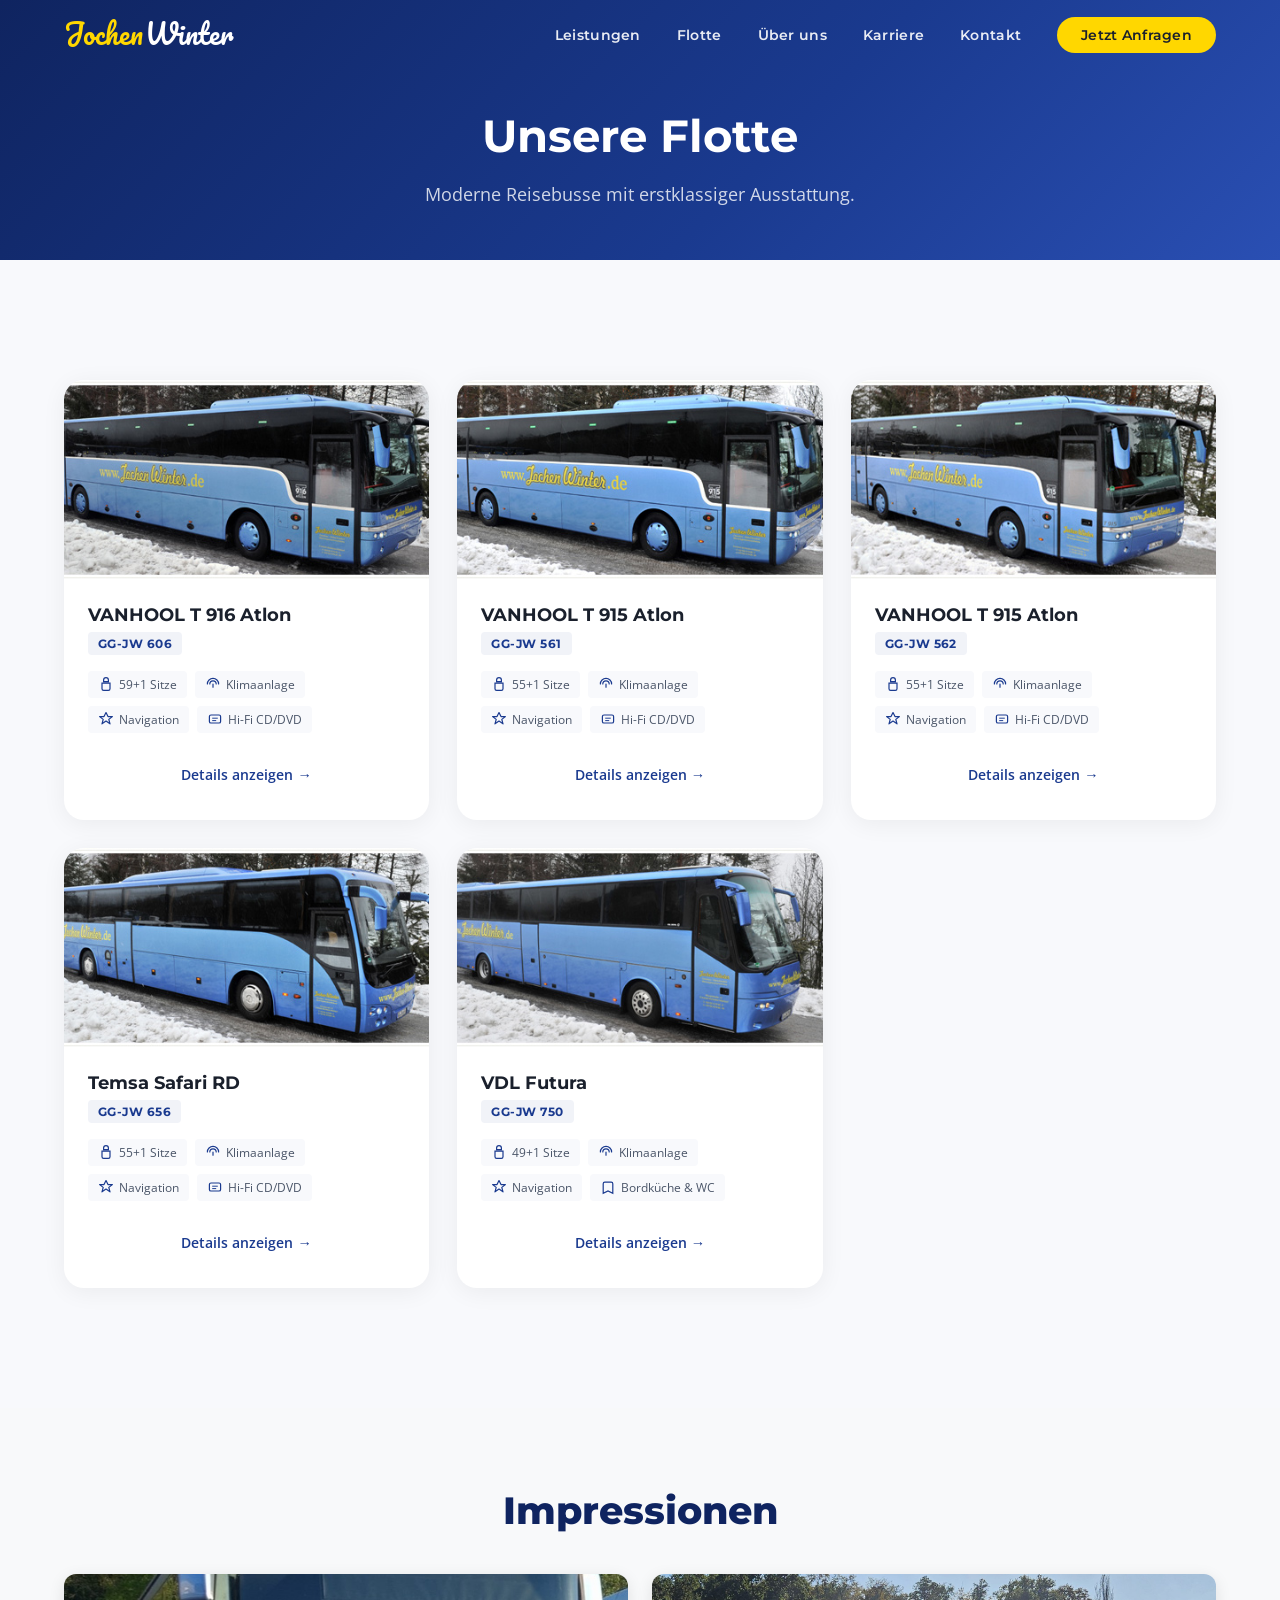
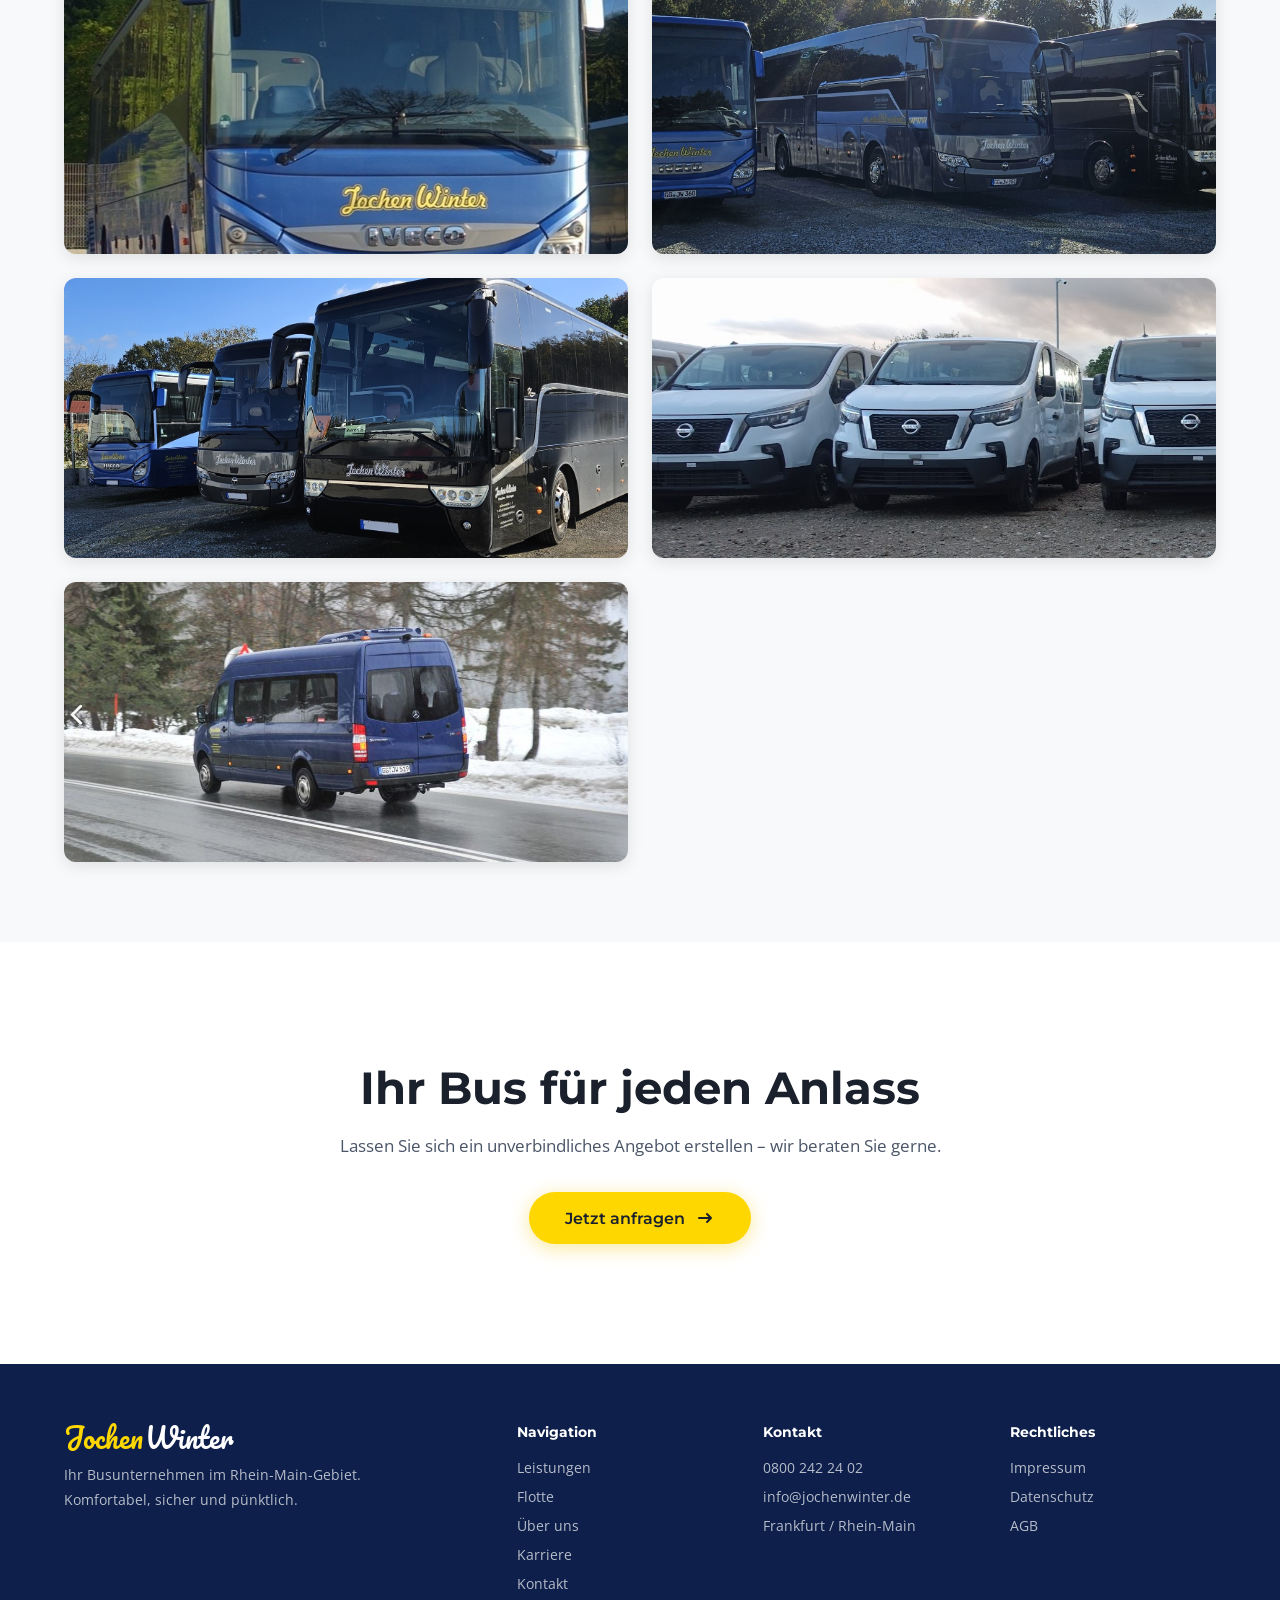
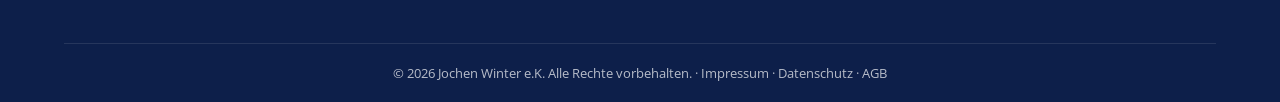
==== commit 77fadaed: "Impressionen-Galerie auf Flotte-Seite hinzugefügt Co-Authored-By: Claude Opus 4.6 <noreply@anthropic" ====
--- a/flotte.html
+++ b/flotte.html
@@ -172,6 +172,30 @@
         </div>
     </section>
 
+    <!-- Impressionen -->
+    <section class="impressionen-section">
+        <div class="container">
+            <h2 class="impressionen-title">Impressionen</h2>
+            <div class="impressionen-grid">
+                <div class="impressionen-item">
+                    <img src="images/jochen-winter-bus-blau.jpg" alt="Jochen Winter Bus blau">
+                </div>
+                <div class="impressionen-item">
+                    <img src="images/jochen-winter-bus-schwarz.jpg" alt="Jochen Winter Bus schwarz">
+                </div>
+                <div class="impressionen-item">
+                    <img src="images/jochen-winter-busse.jpg" alt="Jochen Winter Busse">
+                </div>
+                <div class="impressionen-item">
+                    <img src="images/jochen-winter-miet-flotte.jpg" alt="Jochen Winter Miet-Flotte">
+                </div>
+                <div class="impressionen-item">
+                    <img src="images/jochen-winter-transfer.jpg" alt="Jochen Winter Transfer">
+                </div>
+            </div>
+        </div>
+    </section>
+
     <!-- CTA -->
     <section class="section" style="background: var(--white); text-align: center;">
         <div class="container">
--- a/style.css
+++ b/style.css
@@ -125,23 +125,23 @@
 
 .navbar.scrolled {
     padding: 12px 0;
-    background: rgba(255, 255, 255, 0.85);
-    backdrop-filter: blur(20px);
-    -webkit-backdrop-filter: blur(20px);
-    border-bottom: 1px solid rgba(26, 58, 143, 0.08);
+    background: #1a3a8f;
+    backdrop-filter: none;
+    -webkit-backdrop-filter: none;
+    border-bottom: none;
     box-shadow: var(--shadow-sm);
 }
 
 .navbar.scrolled .nav-logo {
-    color: var(--gray-800);
+    color: #fff;
 }
 
 .navbar.scrolled .nav-menu a {
-    color: var(--gray-800);
+    color: #fff;
 }
 
 .navbar.scrolled .nav-menu a:hover {
-    color: var(--primary);
+    color: var(--accent);
 }
 
 .nav-container {
@@ -186,7 +186,7 @@
 }
 
 .navbar.scrolled .logo-winter {
-    color: var(--primary);
+    color: #fff;
 }
 
 .nav-menu {
@@ -265,7 +265,7 @@
 }
 
 .navbar.scrolled .nav-toggle span {
-    background: var(--gray-800);
+    background: #fff;
 }
 
 /* ============================================
@@ -279,53 +279,26 @@
     align-items: center;
     justify-content: center;
     overflow: hidden;
-    background: linear-gradient(135deg, var(--primary-dark) 0%, var(--primary) 40%, var(--primary-light) 100%);
+    background: url('images/jochen-winter-bus-hero.png') center 40% / cover no-repeat;
 }
 
 .hero-bg {
-    position: absolute;
-    inset: 0;
-    background:
-        radial-gradient(circle at 20% 80%, rgba(245, 200, 0, 0.08) 0%, transparent 50%),
-        radial-gradient(circle at 80% 20%, rgba(255, 255, 255, 0.05) 0%, transparent 50%),
-        radial-gradient(circle at 50% 50%, rgba(26, 58, 143, 0.3) 0%, transparent 70%);
+    display: none;
 }
 
 .hero-overlay {
     position: absolute;
     inset: 0;
-}
-
-.hero-bus-right {
-    position: absolute;
-    right: -200px;
-    bottom: 60px;
-    width: 750px;
-    height: auto;
-    opacity: 0;
-    animation: busEinfahrtRechts 1s ease-out 0.3s forwards;
-    pointer-events: none;
-    z-index: 1;
-}
-
-@keyframes busEinfahrtRechts {
-    from {
-        transform: translateX(600px);
-        opacity: 0;
-    }
-    to {
-        transform: translateX(0);
-        opacity: 0.18;
-    }
+    background: linear-gradient(rgba(10,25,80,0.7), rgba(10,25,80,0.5));
 }
 
 .hero-content {
     position: relative;
     z-index: 10;
     text-align: center;
-    max-width: 800px;
+    max-width: 700px;
     margin: 0 auto;
-    padding: 0 24px;
+    padding: 60px 24px 0;
     display: flex;
     flex-direction: column;
     align-items: center;
@@ -486,7 +459,8 @@
    ============================================ */
 
 .leistungen {
-    background: var(--gray-50);
+    background: #f8f9fa;
+    padding-bottom: 80px;
 }
 
 .services-grid {
@@ -568,11 +542,73 @@
 }
 
 /* ============================================
+   EINBLICK
+   ============================================ */
+
+.einblick-section {
+    background: #f8f9fa;
+}
+
+.einblick-grid {
+    display: grid;
+    grid-template-columns: 1fr 1fr;
+    gap: 64px;
+    align-items: center;
+}
+
+.einblick-tag {
+    display: inline-block;
+    font-family: 'Montserrat', sans-serif;
+    font-weight: 700;
+    font-size: 0.8rem;
+    letter-spacing: 0.15em;
+    text-transform: uppercase;
+    color: #1a3a8f;
+    border: 2px solid #1a3a8f;
+    padding: 6px 18px;
+    border-radius: 60px;
+    margin-bottom: 20px;
+}
+
+.einblick-image img {
+    width: 100%;
+    height: 100%;
+    display: block;
+    border-radius: 16px;
+    box-shadow: 0 8px 30px rgba(0, 0, 0, 0.12);
+    object-fit: cover;
+    object-position: left center;
+}
+
+.einblick-content .section-title {
+    text-align: left;
+    margin-top: 16px;
+}
+
+.einblick-text {
+    font-size: 1.1rem;
+    line-height: 1.8;
+    color: var(--gray-600);
+    margin-bottom: 32px;
+}
+
+/* ============================================
    ÜBER UNS / STATS
    ============================================ */
 
 .ueber-uns {
-    background: var(--white);
+    background: linear-gradient(135deg, #1a3a8f 0%, #0d1f4a 100%);
+    color: #fff;
+}
+
+.ueber-uns .section-title,
+.ueber-uns .section-desc {
+    color: #fff;
+}
+
+.ueber-uns .section-tag {
+    color: var(--accent);
+    background: rgba(255, 255, 255, 0.1);
 }
 
 .stats-grid {
@@ -585,7 +621,7 @@
 .stat-card {
     text-align: center;
     padding: 40px 20px;
-    background: linear-gradient(135deg, rgba(26, 58, 143, 0.03), rgba(26, 58, 143, 0.07));
+    background: rgba(255, 255, 255, 0.08);
     border-radius: var(--radius-lg);
     transition: all var(--transition);
 }
@@ -599,7 +635,7 @@
     font-family: 'Montserrat', sans-serif;
     font-weight: 800;
     font-size: 3rem;
-    color: var(--primary);
+    color: #fff;
     display: inline;
     line-height: 1;
 }
@@ -614,7 +650,7 @@
 
 .stat-label {
     font-size: 0.9rem;
-    color: var(--gray-600);
+    color: rgba(255, 255, 255, 0.7);
     margin-top: 8px;
     font-weight: 500;
 }
@@ -635,12 +671,12 @@
     flex-shrink: 0;
     width: 44px;
     height: 44px;
-    background: rgba(26, 58, 143, 0.08);
+    background: rgba(255, 255, 255, 0.12);
     border-radius: 12px;
     display: flex;
     align-items: center;
     justify-content: center;
-    color: var(--primary);
+    color: var(--accent);
 }
 
 .about-feature-icon svg {
@@ -651,12 +687,12 @@
 .about-feature h4 {
     font-size: 1rem;
     margin-bottom: 4px;
-    color: var(--gray-800);
+    color: #fff;
 }
 
 .about-feature p {
     font-size: 0.88rem;
-    color: var(--gray-600);
+    color: rgba(255, 255, 255, 0.7);
     line-height: 1.6;
 }
 
@@ -666,10 +702,10 @@
 
 /* Kontakt Section */
 .kontakt-section {
-    background: #f8f9fa;
-}
-
-/* Centered stacked layout */
+    background: #ffffff;
+    color: #1a1a2e;
+}
+
 .kontakt-header {
     text-align: center;
     margin-bottom: 48px;
@@ -679,7 +715,7 @@
     font-family: 'Montserrat', sans-serif;
     font-size: clamp(2rem, 3.5vw, 2.6rem);
     font-weight: 800;
-    color: var(--gray-800);
+    color: #1a1a2e;
     line-height: 1.15;
     margin: 0 0 16px;
 }
@@ -702,6 +738,10 @@
     display: flex;
     align-items: flex-start;
     gap: 12px;
+    background: #fff;
+    padding: 16px 20px;
+    border-radius: 12px;
+    box-shadow: 0 2px 12px rgba(0, 0, 0, 0.06);
 }
 
 .kontakt-info-item svg {
@@ -721,7 +761,7 @@
     font-family: 'Montserrat', sans-serif;
     font-size: 0.75rem;
     font-weight: 700;
-    color: var(--gray-800);
+    color: #1a1a2e;
     letter-spacing: 0.03em;
     text-transform: uppercase;
 }
@@ -1264,6 +1304,42 @@
     text-decoration: underline;
 }
 
+/* Impressionen */
+.impressionen-section {
+    background: #f8f9fa;
+    padding: 80px 0;
+}
+
+.impressionen-title {
+    font-family: 'Montserrat', sans-serif;
+    font-size: clamp(1.8rem, 3vw, 2.4rem);
+    font-weight: 800;
+    color: var(--primary-dark);
+    text-align: center;
+    margin-bottom: 40px;
+}
+
+.impressionen-grid {
+    display: grid;
+    grid-template-columns: 1fr 1fr;
+    gap: 24px;
+}
+
+.impressionen-item img {
+    width: 100%;
+    height: 280px;
+    object-fit: cover;
+    border-radius: 12px;
+    box-shadow: 0 4px 16px rgba(0, 0, 0, 0.1);
+    display: block;
+}
+
+@media (max-width: 768px) {
+    .impressionen-grid {
+        grid-template-columns: 1fr;
+    }
+}
+
 /* Flotte Modal */
 .flotte-modal-overlay {
     display: none;
@@ -1496,7 +1572,7 @@
 
 .karriere-hero {
     background: linear-gradient(135deg, var(--primary-dark) 0%, var(--primary) 50%, var(--primary-light) 100%);
-    padding: 160px 0 80px;
+    padding: 110px 0 50px;
     text-align: center;
 }
 
@@ -1769,23 +1845,10 @@
    ============================================ */
 
 .reveal {
-    opacity: 0;
-    transform: translateY(40px);
-    transition: opacity 0.8s cubic-bezier(0.4, 0, 0.2, 1),
-                transform 0.8s cubic-bezier(0.4, 0, 0.2, 1);
-}
-
-.reveal.visible {
     opacity: 1;
-    transform: translateY(0);
-}
-
-.reveal:nth-child(2) { transition-delay: 0.1s; }
-.reveal:nth-child(3) { transition-delay: 0.2s; }
-.reveal:nth-child(4) { transition-delay: 0.3s; }
-.reveal:nth-child(5) { transition-delay: 0.4s; }
-.reveal:nth-child(6) { transition-delay: 0.5s; }
-.reveal:nth-child(7) { transition-delay: 0.6s; }
+    transform: none;
+}
+
 
 /* ============================================
    RESPONSIVE
@@ -1889,19 +1952,27 @@
         align-items: flex-start;
         padding-top: 130px;
         padding-bottom: 220px;
-    }
-    .hero-title {
-        font-size: 2.2rem;
-    }
-    .hero {
         position: relative;
         overflow: hidden;
     }
-    .hero-bus-right {
-        width: 380px;
-        right: -60px;
-        bottom: -10px;
-        position: absolute;
+    .hero-content {
+        text-align: center;
+        padding: 0 20px;
+    }
+    .hero-title {
+        font-size: 2rem;
+    }
+    .hero-subtitle {
+        font-size: 0.85rem;
+    }
+
+    /* === EINBLICK MOBILE === */
+    .einblick-grid {
+        grid-template-columns: 1fr;
+        gap: 32px;
+    }
+    .einblick-content .section-title {
+        font-size: 1.6rem;
     }
 
     /* === REST === */
@@ -1990,8 +2061,8 @@
     }
     .kontakt-info {
         flex-direction: column;
-        align-items: center;
-        gap: 18px;
+        align-items: stretch;
+        gap: 12px;
         margin-bottom: 32px;
     }
     .funnel-card {
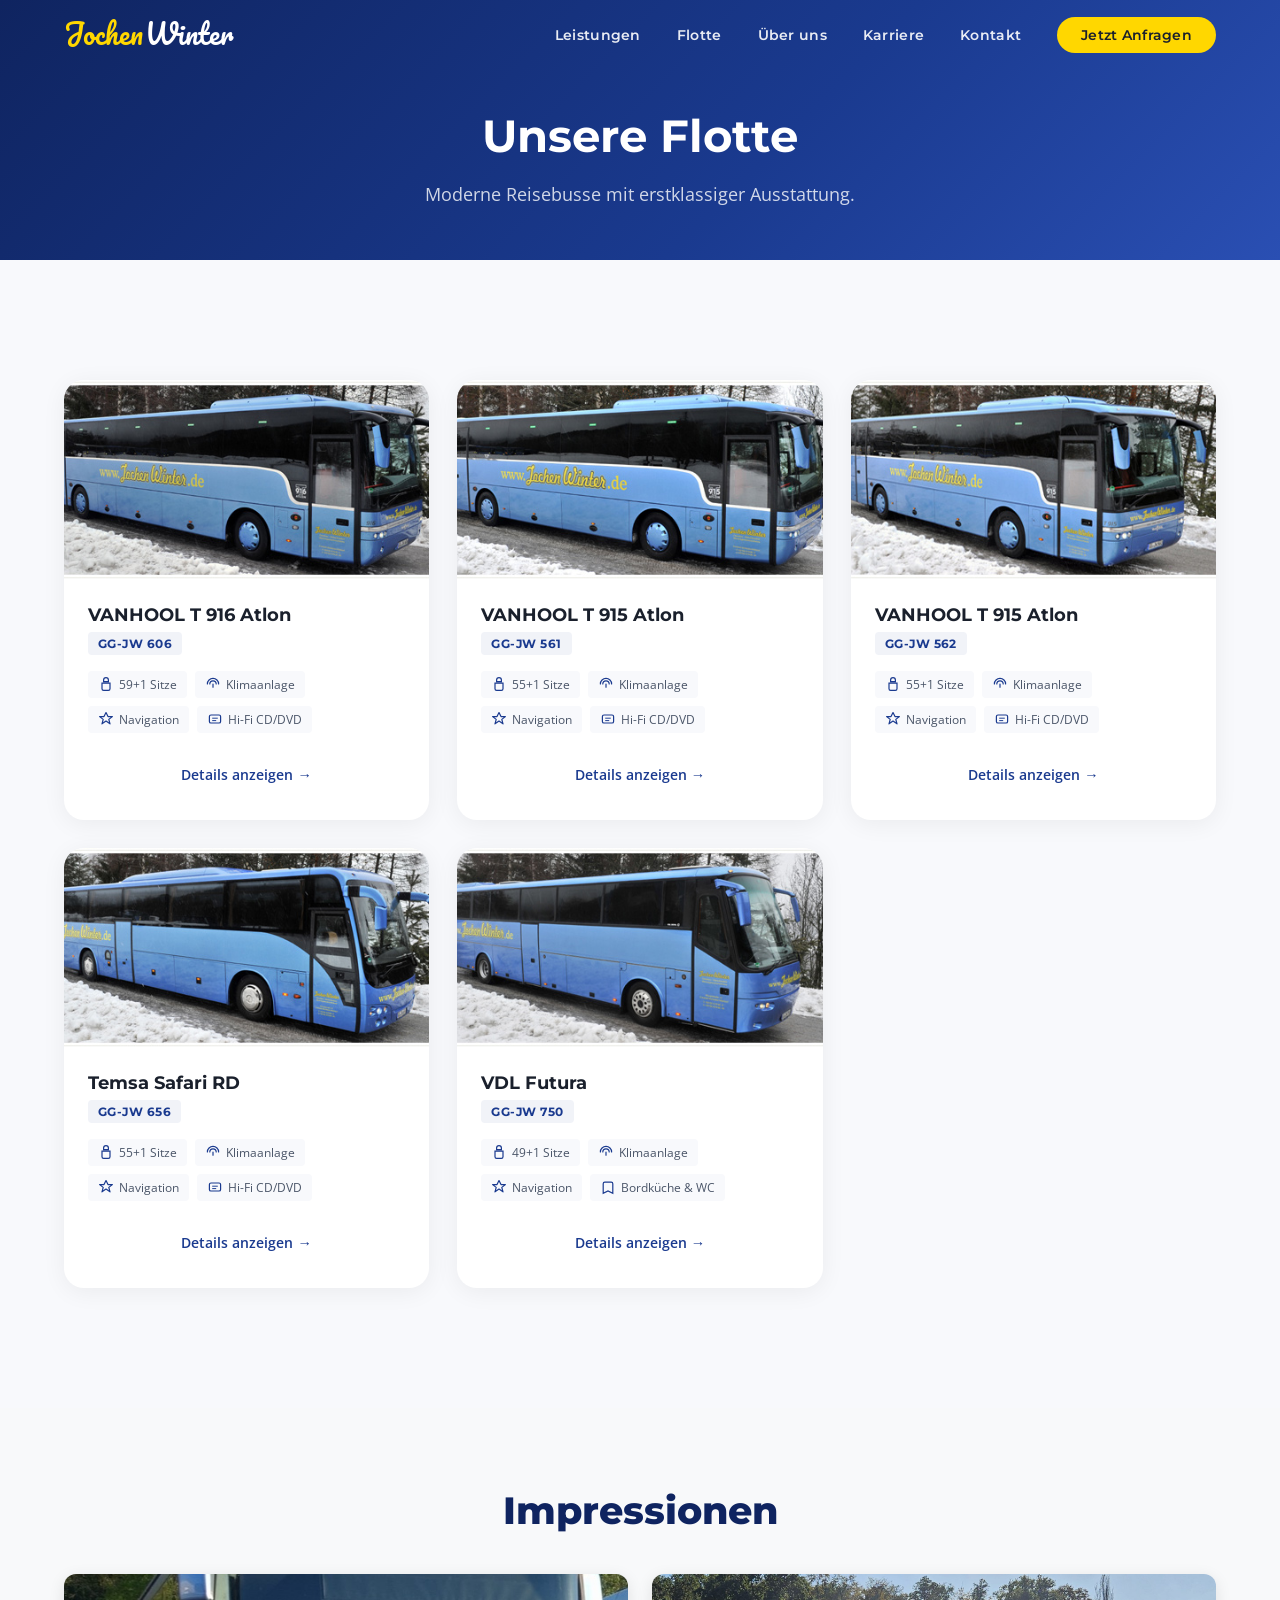
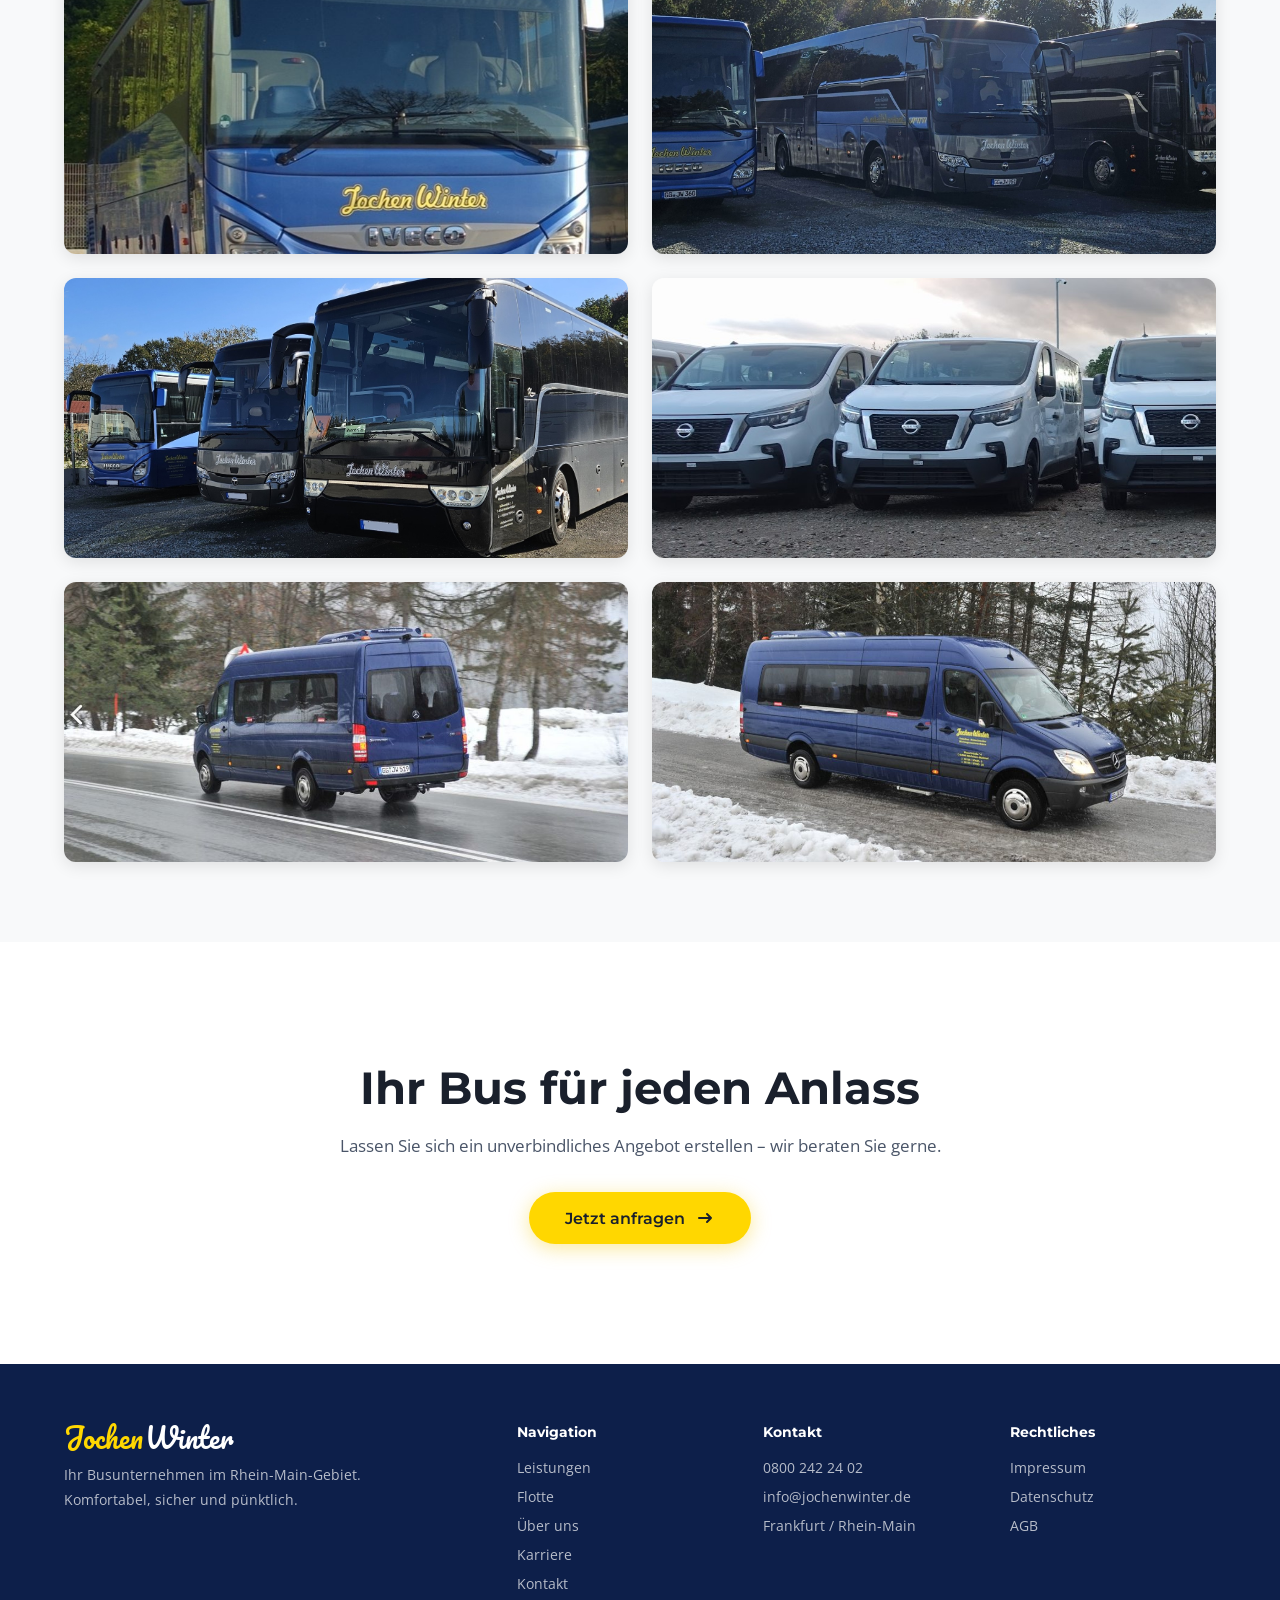
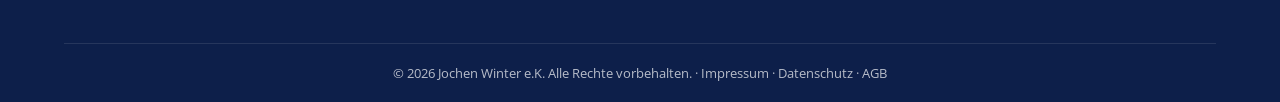
==== commit dafa1814: "Impressionen: Transfer-2 Bild ergänzt Co-Authored-By: Claude Opus 4.6 <noreply@anthropic.com>" ====
--- a/flotte.html
+++ b/flotte.html
@@ -192,6 +192,9 @@
                 <div class="impressionen-item">
                     <img src="images/jochen-winter-transfer.jpg" alt="Jochen Winter Transfer">
                 </div>
+                <div class="impressionen-item">
+                    <img src="images/jochen-winter-transfer-2.jpg" alt="Jochen Winter Transfer">
+                </div>
             </div>
         </div>
     </section>
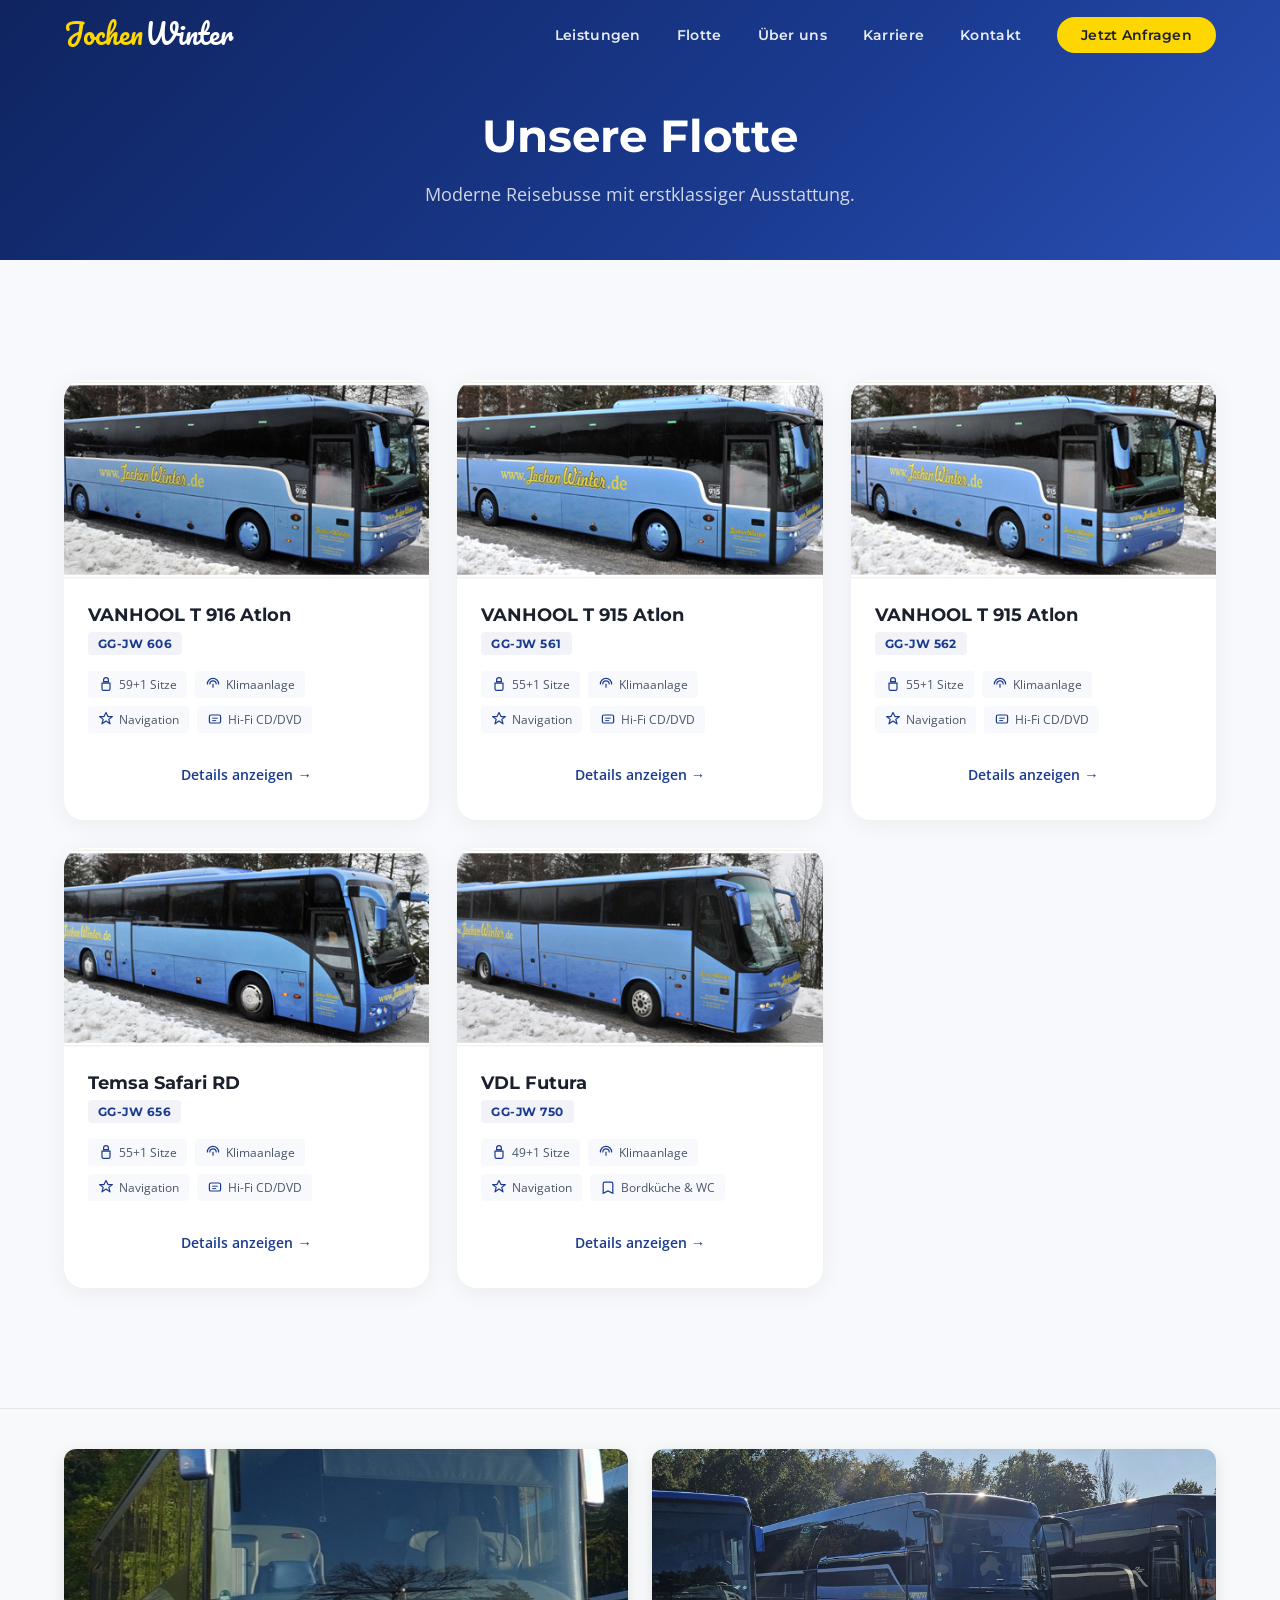
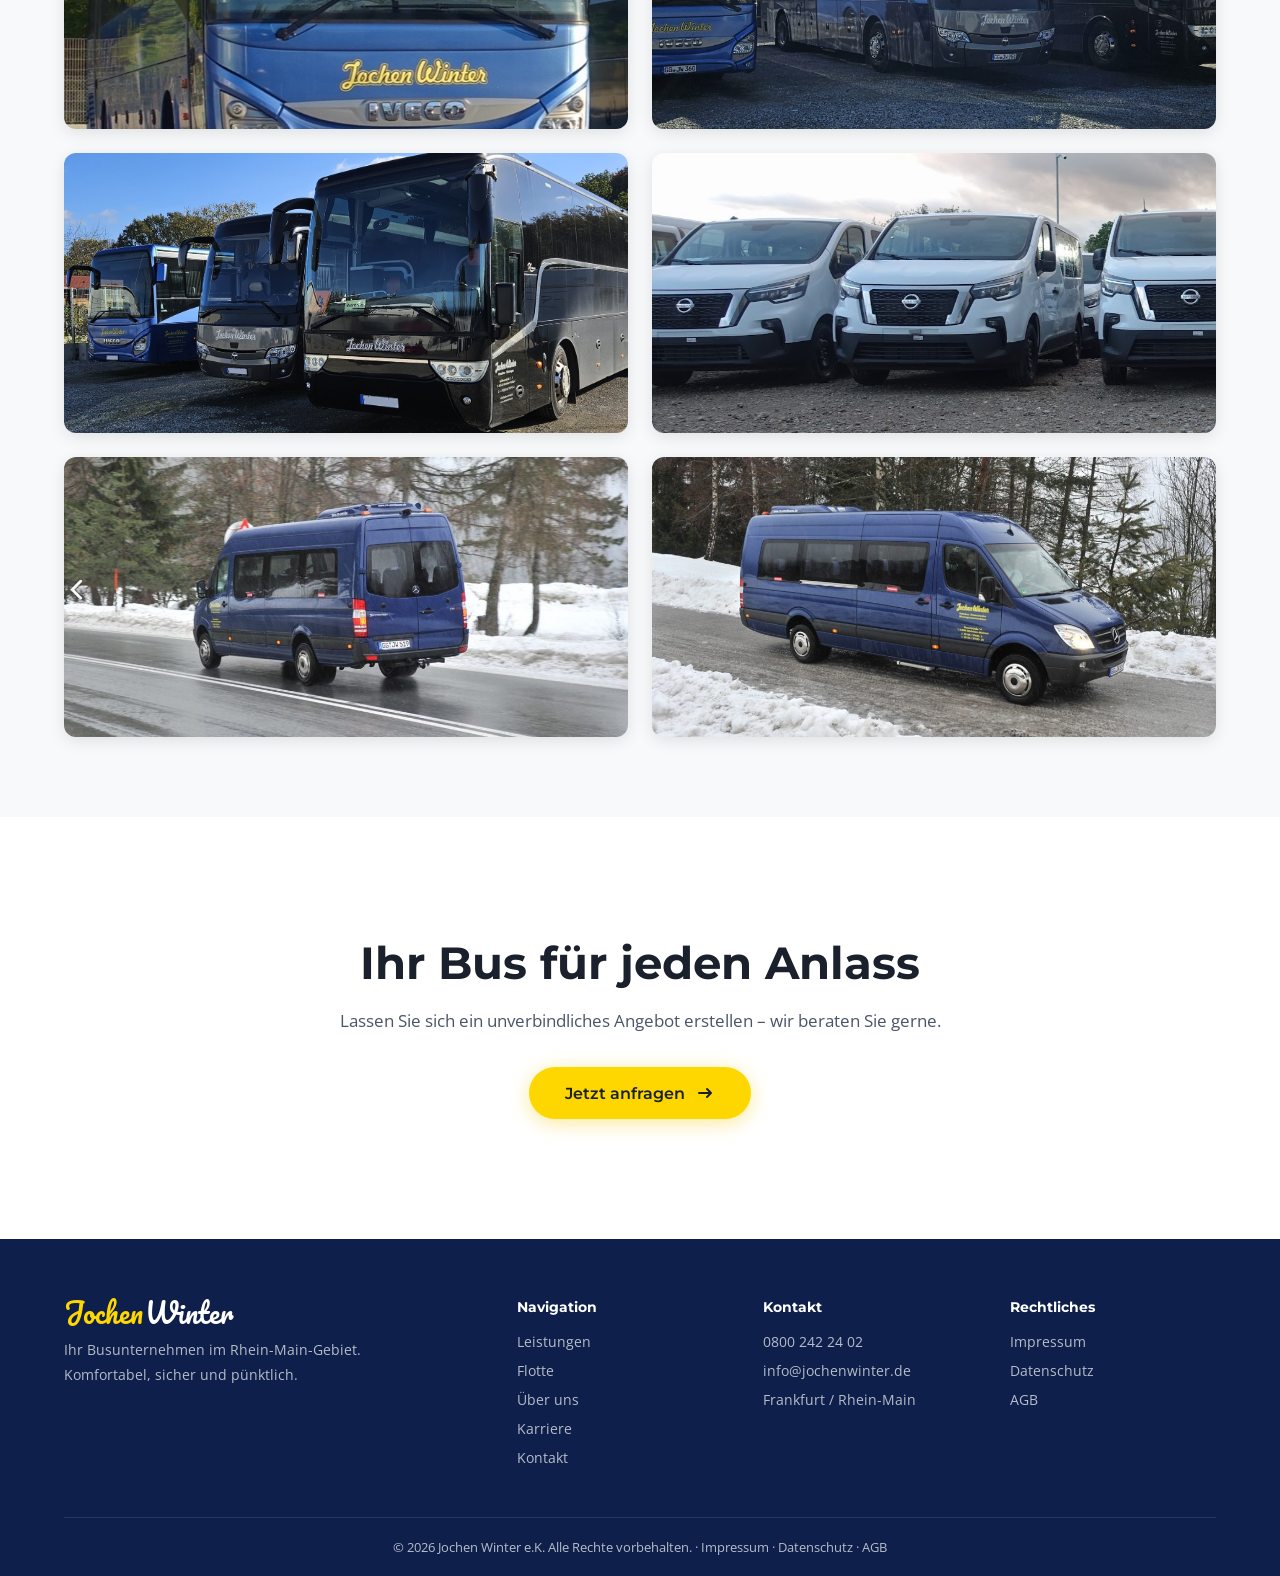
==== commit a956b35f: "Impressionen: Titel entfernt, näher an Flotte, Trennlinie Co-Authored-By: Claude Opus 4.6 <noreply@a" ====
--- a/flotte.html
+++ b/flotte.html
@@ -175,7 +175,6 @@
     <!-- Impressionen -->
     <section class="impressionen-section">
         <div class="container">
-            <h2 class="impressionen-title">Impressionen</h2>
             <div class="impressionen-grid">
                 <div class="impressionen-item">
                     <img src="images/jochen-winter-bus-blau.jpg" alt="Jochen Winter Bus blau">
--- a/style.css
+++ b/style.css
@@ -1307,16 +1307,8 @@
 /* Impressionen */
 .impressionen-section {
     background: #f8f9fa;
-    padding: 80px 0;
-}
-
-.impressionen-title {
-    font-family: 'Montserrat', sans-serif;
-    font-size: clamp(1.8rem, 3vw, 2.4rem);
-    font-weight: 800;
-    color: var(--primary-dark);
-    text-align: center;
-    margin-bottom: 40px;
+    padding: 40px 0 80px;
+    border-top: 1px solid rgba(0, 0, 0, 0.08);
 }
 
 .impressionen-grid {
